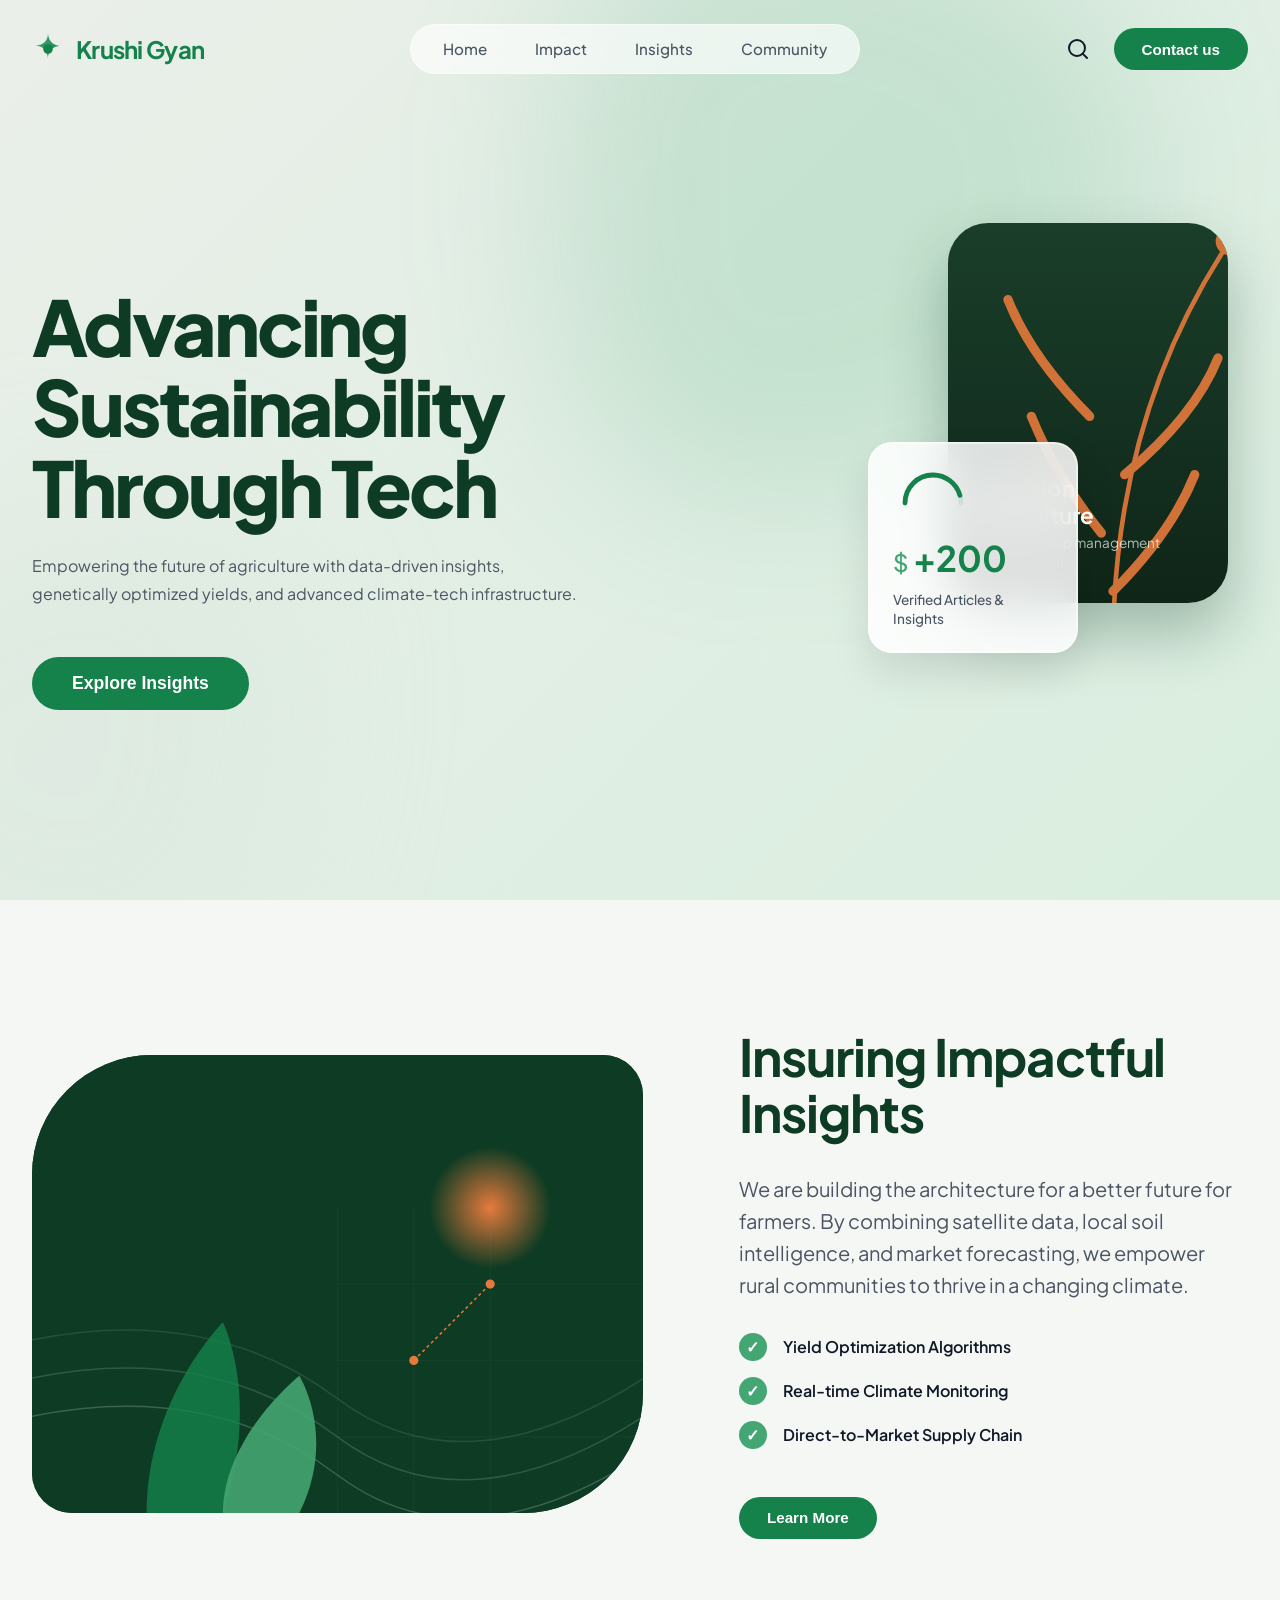
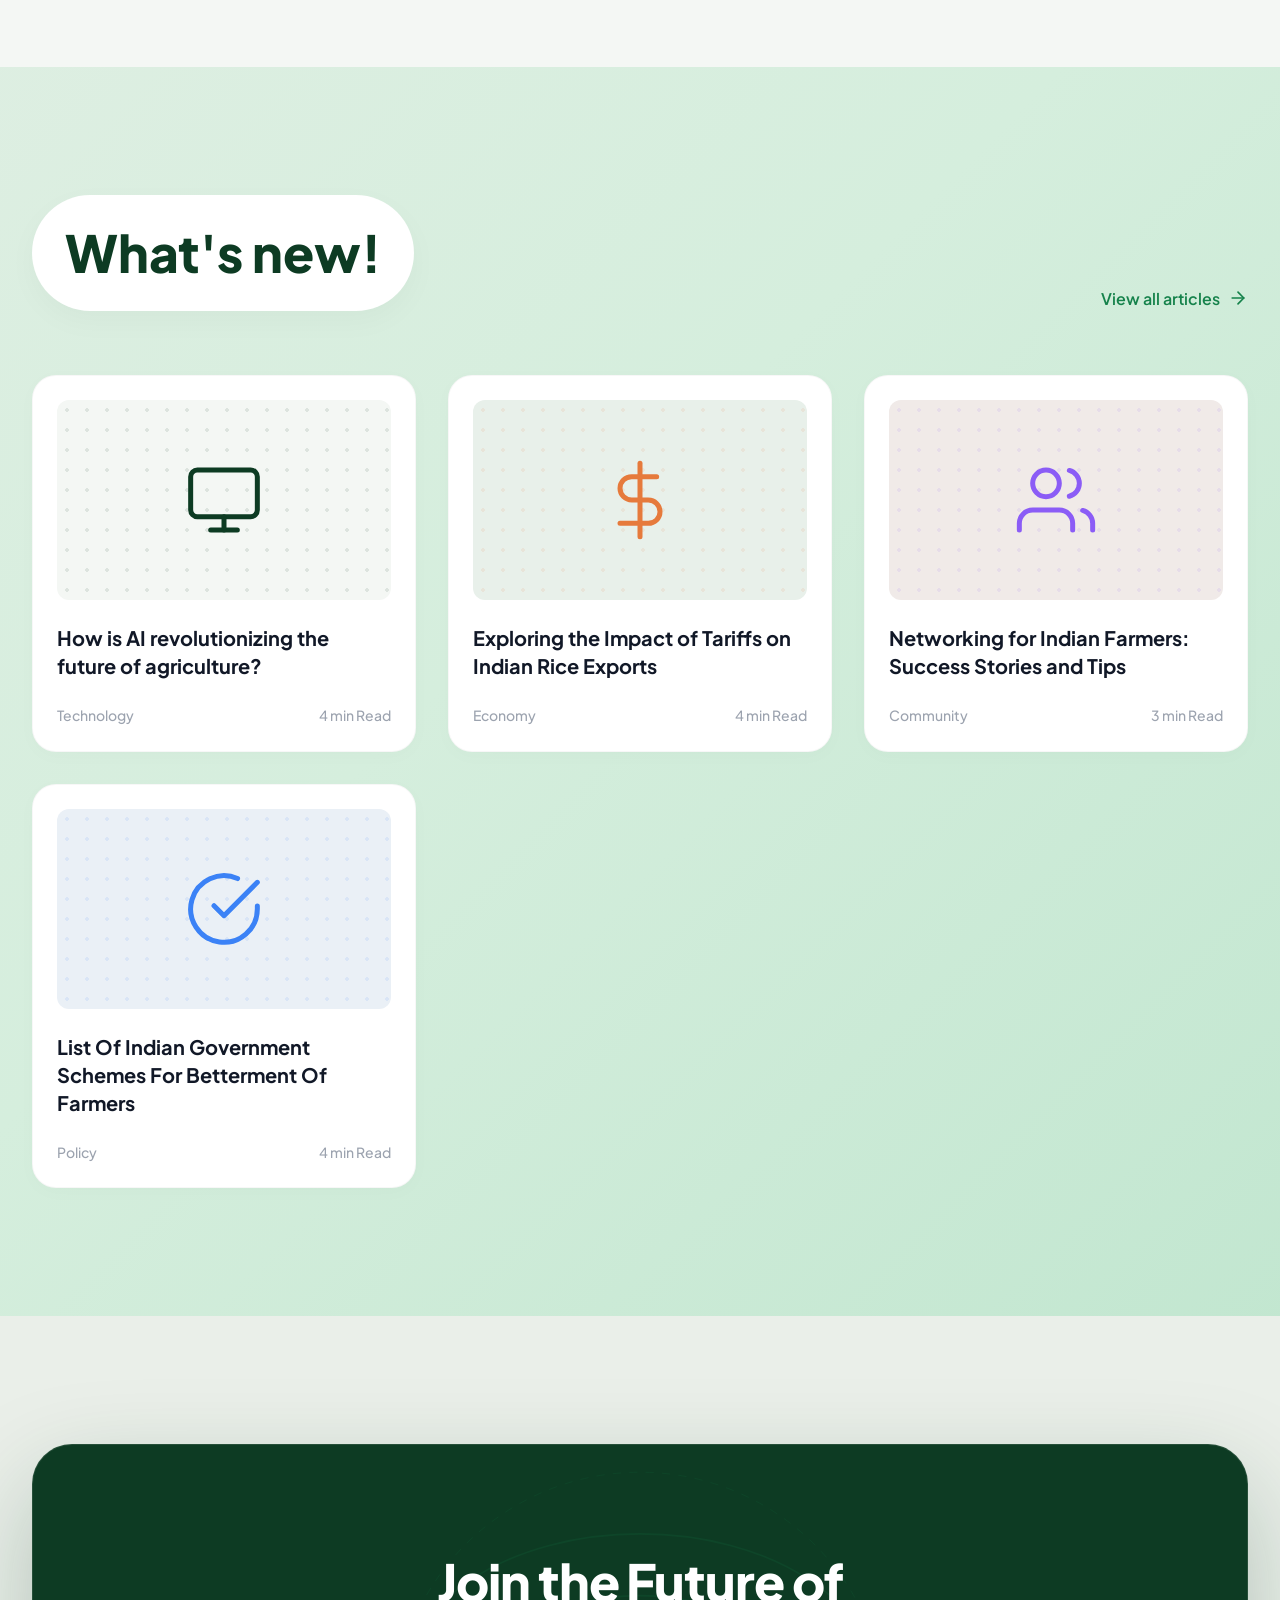
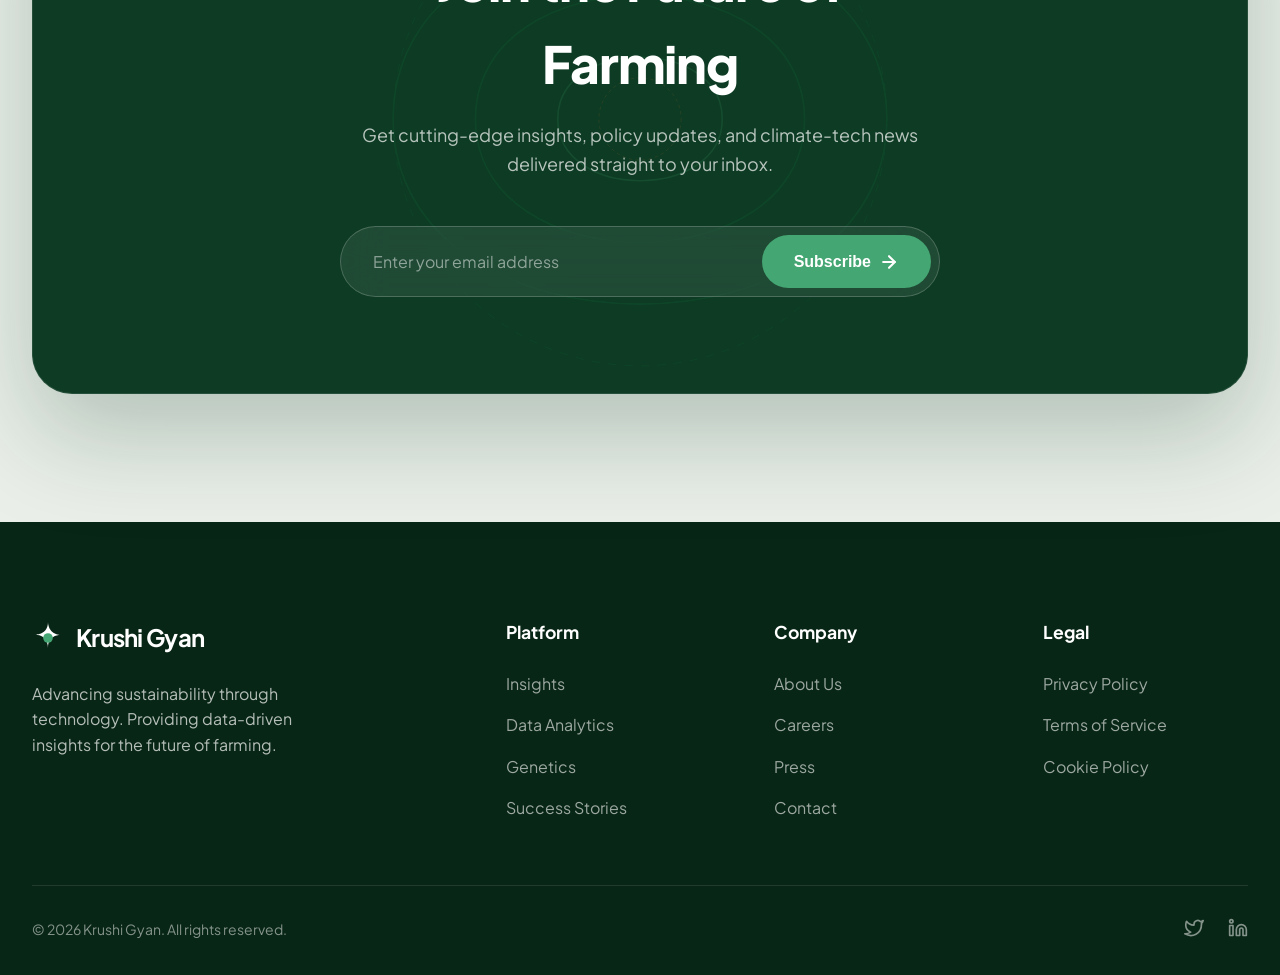
==== index.html.html @ 4391e078 "Add files via upload" ====
<!DOCTYPE html>
<html lang="en">
<head>
    <meta charset="UTF-8">
    <meta name="viewport" content="width=device-width, initial-scale=1.0">
    <title>Krushi Gyan | Advancing Sustainability</title>
    <link rel="preconnect" href="https://fonts.googleapis.com">
    <link rel="preconnect" href="https://fonts.gstatic.com" crossorigin>
    <link href="https://fonts.googleapis.com/css2?family=Plus+Jakarta+Sans:wght@400;500;600;700;800&display=swap" rel="stylesheet">
    <style>
        /* =========================================
           1. DESIGN SYSTEM & VARIABLES
           ========================================= */
        :root {
            --bg-base: #EAEFE9;
            --bg-alt: #F4F7F4;
            --surface-glass: rgba(255, 255, 255, 0.65);
            --surface-glass-hover: rgba(255, 255, 255, 0.85);
            --surface-solid: #FFFFFF;
            
            --brand-green-deep: #0D3B23;
            --brand-green: #15824B;
            --brand-green-light: #44A672;
            --accent-orange: #E67A3C;
            --accent-glow: rgba(21, 130, 75, 0.15);
            
            --text-primary: #111827;
            --text-secondary: #4B5563;
            --text-tertiary: #9CA3AF;

            --border-glass: rgba(255, 255, 255, 0.5);
            
            --font-main: 'Plus Jakarta Sans', sans-serif;
            
            --container-w: 1400px;
            --section-padding: clamp(5rem, 10vw, 10rem);
            --radius-sm: 12px;
            --radius-md: 24px;
            --radius-lg: 40px;
            --radius-pill: 100px;
            
            --ease-out-expo: cubic-bezier(0.16, 1, 0.3, 1);
            --transition-fast: 0.3s var(--ease-out-expo);
            --transition-slow: 0.8s var(--ease-out-expo);
        }

        /* =========================================
           2. RESET & GLOBAL STYLES
           ========================================= */
        * {
            margin: 0;
            padding: 0;
            box-sizing: border-box;
        }

        body {
            font-family: var(--font-main);
            background-color: var(--bg-base);
            color: var(--text-primary);
            line-height: 1.6;
            overflow-x: hidden;
            -webkit-font-smoothing: antialiased;
            -moz-osx-font-smoothing: grayscale;
            background: linear-gradient(135deg, #EAEFE9 0%, #d5eedd 50%, #b2e0c5 100%);
        }

        ::selection {
            background: var(--brand-green);
            color: white;
        }

        a {
            text-decoration: none;
            color: inherit;
        }

        ul {
            list-style: none;
        }

        .container {
            max-width: var(--container-w);
            margin: 0 auto;
            padding: 0 2rem;
        }

        .reveal {
            opacity: 0;
            transform: translateY(40px);
            transition: opacity 1s var(--ease-out-expo), transform 1s var(--ease-out-expo);
        }
        
        .reveal.active {
            opacity: 1;
            transform: translateY(0);
        }
        
        .delay-1 { transition-delay: 0.1s; }
        .delay-2 { transition-delay: 0.2s; }
        .delay-3 { transition-delay: 0.3s; }

        /* =========================================
           3. NAVIGATION
           ========================================= */
        header {
            position: fixed;
            top: 0;
            left: 0;
            width: 100%;
            z-index: 100;
            padding: 1.5rem 0;
            transition: var(--transition-fast);
        }

        header.scrolled {
            padding: 0.75rem 0;
            background: rgba(234, 239, 233, 0.8);
            backdrop-filter: blur(12px);
            border-bottom: 1px solid rgba(255,255,255,0.3);
        }

        .nav-inner {
            display: flex;
            justify-content: space-between;
            align-items: center;
        }

        .logo {
            display: flex;
            align-items: center;
            gap: 0.75rem;
            font-size: 1.5rem;
            font-weight: 700;
            color: var(--brand-green);
            letter-spacing: -0.03em;
        }

        .logo svg {
            width: 32px;
            height: 32px;
        }

        .nav-links {
            display: flex;
            gap: 3rem;
            align-items: center;
            background: var(--surface-glass);
            padding: 0.75rem 2rem;
            border-radius: var(--radius-pill);
            border: 1px solid var(--border-glass);
            backdrop-filter: blur(10px);
        }

        .nav-links a {
            font-weight: 500;
            font-size: 0.95rem;
            color: var(--text-secondary);
            transition: var(--transition-fast);
        }

        .nav-links a:hover {
            color: var(--brand-green);
        }

        .nav-actions {
            display: flex;
            gap: 1.5rem;
            align-items: center;
        }

        .btn-primary {
            background: var(--brand-green);
            color: white;
            padding: 0.8rem 1.75rem;
            border-radius: var(--radius-pill);
            font-weight: 600;
            font-size: 0.95rem;
            transition: var(--transition-fast);
            border: none;
            cursor: pointer;
            position: relative;
            overflow: hidden;
        }

        .btn-primary::before {
            content: '';
            position: absolute;
            top: 0;
            left: -100%;
            width: 100%;
            height: 100%;
            background: linear-gradient(90deg, transparent, rgba(255,255,255,0.2), transparent);
            transition: 0.5s ease;
        }

        .btn-primary:hover::before {
            left: 100%;
        }

        .btn-primary:hover {
            background: var(--brand-green-deep);
            box-shadow: 0 8px 24px rgba(21, 130, 75, 0.3);
            transform: translateY(-2px);
        }

        .icon-btn {
            background: none;
            border: none;
            cursor: pointer;
            color: var(--text-primary);
            transition: var(--transition-fast);
            display: flex;
            align-items: center;
            justify-content: center;
        }
        
        .icon-btn:hover {
            color: var(--brand-green);
            transform: scale(1.1);
        }

        /* =========================================
           4. HERO SECTION
           ========================================= */
        .hero {
            position: relative;
            min-height: 100vh;
            display: flex;
            align-items: center;
            padding-top: 6rem;
            overflow: hidden;
        }

        .hero-bg-shapes {
            position: absolute;
            top: 0;
            left: 0;
            width: 100%;
            height: 100%;
            z-index: -1;
            pointer-events: none;
        }

        .shape-blob {
            position: absolute;
            filter: blur(80px);
            opacity: 0.6;
            animation: floatShape 20s infinite alternate cubic-bezier(0.45, 0.05, 0.55, 0.95);
        }

        .blob-1 {
            width: 600px;
            height: 600px;
            background: rgba(68, 166, 114, 0.3);
            top: -100px;
            right: 10%;
            border-radius: 40% 60% 70% 30% / 40% 50% 60% 50%;
        }

        .blob-2 {
            width: 500px;
            height: 500px;
            background: rgba(212, 228, 216, 0.5);
            bottom: -100px;
            left: -200px;
            border-radius: 60% 40% 30% 70% / 60% 30% 70% 40%;
            animation-delay: -5s;
        }

        .hero-grid {
            display: grid;
            grid-template-columns: 1.1fr 0.9fr;
            gap: 2rem;
            align-items: center;
            width: 100%;
        }

        .hero-content {
            position: relative;
            z-index: 2;
        }

        .hero-title {
            font-size: clamp(3.5rem, 6vw, 6rem);
            font-weight: 800;
            line-height: 1.05;
            letter-spacing: -0.04em;
            color: var(--brand-green-deep);
            margin-bottom: 1.5rem;
        }

        .text-gradient {
            color: var(--brand-green-deep);
            display: inline-block;
        }

        .hero-subtitle {
            font-size: clamp(1rem, 1.2vw, 1.125rem);
            color: var(--text-secondary);
            margin-bottom: 3rem;
            max-width: 85%;
            line-height: 1.8;
        }

        .hero-visual {
            position: relative;
            height: 650px;
            perspective: 1000px;
            display: flex;
            align-items: flex-start;
            justify-content: flex-end;
            padding-top: 50px;
            padding-right: 20px;
        }

        /* Group containing the overlapping cards */
        .composite-card-group {
            position: relative;
            width: 320px;
            height: 440px;
            animation: floatSlow 8s ease-in-out infinite;
        }

        /* Background Dark Green Card */
        .card-main {
            position: absolute;
            top: 0;
            right: 0;
            width: 280px;
            height: 380px;
            border-radius: var(--radius-lg);
            background: linear-gradient(180deg, #1A3E2A 0%, #0F2518 100%);
            color: white;
            padding: 2rem 1.5rem;
            overflow: hidden;
            display: flex;
            flex-direction: column;
            justify-content: flex-end;
            box-shadow: 0 30px 60px rgba(13, 59, 35, 0.3);
            z-index: 1; /* Keep behind */
        }

        .wheat-container {
            position: absolute;
            top: -40px;
            right: -60px;
            width: 350px;
            height: 450px;
            opacity: 0.9;
        }

        .wheat-path {
            stroke-dasharray: 1000;
            stroke-dashoffset: 1000;
            animation: drawStroke 4s cubic-bezier(0.22, 1, 0.36, 1) forwards;
        }

        .card-main h3 {
            font-size: 1.4rem;
            font-weight: 700;
            z-index: 2;
            margin-bottom: 0.25rem;
            line-height: 1.2;
        }
        
        .card-main p {
            color: rgba(255,255,255,0.7);
            font-size: 0.85rem;
            z-index: 2;
            max-width: 85%;
            line-height: 1.4;
        }

        /* Foreground Frosted Glass Card */
        .card-stat-1 {
            position: absolute;
            bottom: 10px;
            left: -40px; /* Pull it out to the left side */
            width: 210px;
            padding: 1.5rem;
            background: rgba(255, 255, 255, 0.85);
            backdrop-filter: blur(20px);
            -webkit-backdrop-filter: blur(20px);
            border: 1px solid rgba(255, 255, 255, 0.6);
            border-radius: var(--radius-md);
            box-shadow: 0 20px 40px rgba(0,0,0,0.1), 0 0 0 1px inset rgba(255,255,255,0.5);
            z-index: 2; /* In front of the dark card */
        }

        .stat-value {
            font-size: 2.2rem;
            font-weight: 700;
            color: var(--brand-green);
            display: flex;
            align-items: baseline;
            gap: 0.25rem;
            margin-top: 0.5rem;
        }
        
        .stat-value span {
            font-size: 1.5rem;
            font-weight: 500;
            color: var(--brand-green-light);
        }

        .stat-label {
            font-size: 0.85rem;
            color: var(--text-secondary);
            font-weight: 500;
            margin-top: 0.25rem;
            line-height: 1.4;
        }

        .gauge-svg {
            width: 80px;
            height: 40px;
            margin-bottom: 0.5rem;
            overflow: visible;
        }
        
        .gauge-bg {
            fill: none;
            stroke: rgba(21, 130, 75, 0.1);
            stroke-width: 6;
            stroke-linecap: round;
        }

        .gauge-progress {
            fill: none;
            stroke: var(--brand-green);
            stroke-width: 6;
            stroke-linecap: round;
            stroke-dasharray: 120;
            stroke-dashoffset: 120;
            animation: fillGauge 2s 1s cubic-bezier(0.16, 1, 0.3, 1) forwards;
        }

        /* =========================================
           5. IMPACT STATEMENT SECTION
           ========================================= */
        .impact-section {
            padding: var(--section-padding) 0;
            background: var(--bg-alt);
            position: relative;
        }

        .impact-container {
            display: grid;
            grid-template-columns: 1.2fr 1fr;
            gap: 6rem;
            align-items: center;
        }

        .impact-visual {
            position: relative;
            border-radius: 120px 40px 120px 40px;
            overflow: hidden;
            background: var(--brand-green-deep);
            aspect-ratio: 4/3;
            display: flex;
            align-items: center;
            justify-content: center;
        }

        .farmer-illustration {
            width: 100%;
            height: 100%;
        }

        .impact-content h2 {
            font-size: clamp(2.5rem, 4vw, 4rem);
            font-weight: 700;
            line-height: 1.1;
            color: var(--brand-green-deep);
            margin-bottom: 2rem;
            letter-spacing: -0.02em;
        }

        /* =========================================
           6. INSIGHTS SECTION
           ========================================= */
        .insights-section {
            padding: var(--section-padding) 0;
            position: relative;
        }

        .section-header {
            display: flex;
            justify-content: space-between;
            align-items: flex-end;
            margin-bottom: 4rem;
        }

        .section-title {
            font-size: clamp(2.5rem, 4vw, 3.5rem);
            font-weight: 800;
            color: var(--brand-green-deep);
            background: var(--surface-solid);
            padding: 1rem 2rem;
            border-radius: var(--radius-pill);
            display: inline-block;
            box-shadow: 0 10px 30px rgba(0,0,0,0.03);
            border: 1px solid var(--border-glass);
        }

        .grid-cards {
            display: grid;
            grid-template-columns: repeat(auto-fit, minmax(300px, 1fr));
            gap: 2rem;
        }

        .article-card {
            background: var(--surface-solid);
            border-radius: var(--radius-md);
            padding: 1.5rem;
            box-shadow: 0 4px 20px rgba(0,0,0,0.02);
            transition: var(--transition-fast);
            border: 1px solid rgba(0,0,0,0.03);
            cursor: pointer;
            display: flex;
            flex-direction: column;
            gap: 1.5rem;
        }

        .article-card:hover {
            transform: translateY(-10px);
            box-shadow: 0 20px 40px rgba(21, 130, 75, 0.08);
            border-color: rgba(21, 130, 75, 0.2);
        }

        .card-svg-wrap {
            width: 100%;
            height: 200px;
            border-radius: var(--radius-sm);
            background: var(--bg-alt);
            overflow: hidden;
            position: relative;
            display: flex;
            align-items: center;
            justify-content: center;
        }

        .pattern-bg {
            position: absolute;
            inset: 0;
            opacity: 0.1;
            background-image: radial-gradient(var(--brand-green-deep) 2px, transparent 2px);
            background-size: 20px 20px;
            transition: var(--transition-slow);
        }

        .article-card:hover .pattern-bg {
            transform: scale(1.1);
            opacity: 0.2;
        }

        .card-title {
            font-size: 1.25rem;
            font-weight: 700;
            color: var(--text-primary);
            line-height: 1.4;
        }

        .card-meta {
            margin-top: auto;
            display: flex;
            justify-content: space-between;
            align-items: center;
            font-size: 0.875rem;
            color: var(--text-tertiary);
            font-weight: 500;
        }

        /* =========================================
           7. CTA SECTION
           ========================================= */
        .cta-section {
            padding: var(--section-padding) 0;
            position: relative;
            background: var(--bg-base);
        }

        .premium-cta-box {
            position: relative;
            border-radius: var(--radius-lg);
            background: var(--brand-green-deep);
            padding: 6rem 3rem;
            overflow: hidden;
            display: flex;
            flex-direction: column;
            align-items: center;
            text-align: center;
            box-shadow: 0 40px 100px rgba(13, 59, 35, 0.25);
            border: 1px solid rgba(255, 255, 255, 0.1);
        }

        .cta-bg-svg {
            position: absolute;
            top: 50%;
            left: 50%;
            width: 150%;
            height: 150%;
            transform: translate(-50%, -50%);
            z-index: 0;
            opacity: 0.15;
            animation: slowSpin 60s linear infinite;
            pointer-events: none;
        }

        .cta-content-wrapper {
            position: relative;
            z-index: 2;
            max-width: 600px;
            width: 100%;
        }

        .cta-title {
            font-size: clamp(2.5rem, 4vw, 3.5rem);
            font-weight: 800;
            color: #FFFFFF;
            margin-bottom: 1rem;
            letter-spacing: -0.02em;
        }

        .cta-desc {
            font-size: 1.125rem;
            color: rgba(255, 255, 255, 0.7);
            margin-bottom: 3rem;
        }

        .elegant-form {
            position: relative;
            width: 100%;
            display: flex;
            background: rgba(255, 255, 255, 0.08);
            border: 1px solid rgba(255, 255, 255, 0.2);
            border-radius: var(--radius-pill);
            padding: 0.5rem;
            backdrop-filter: blur(20px);
            -webkit-backdrop-filter: blur(20px);
            transition: all 0.4s var(--ease-out-expo);
        }

        .elegant-form:focus-within {
            background: rgba(255, 255, 255, 0.12);
            border-color: var(--brand-green-light);
            box-shadow: 0 0 0 4px rgba(68, 166, 114, 0.2);
        }

        .elegant-form input {
            flex: 1;
            background: transparent;
            border: none;
            padding: 1rem 1.5rem;
            color: #FFFFFF;
            font-family: var(--font-main);
            font-size: 1rem;
            outline: none;
        }

        .elegant-form input::placeholder {
            color: rgba(255, 255, 255, 0.5);
        }

        .elegant-form button {
            background: var(--brand-green-light);
            border: none;
            border-radius: var(--radius-pill);
            padding: 0 2rem;
            color: #FFFFFF;
            font-weight: 600;
            font-size: 1rem;
            cursor: pointer;
            transition: all 0.3s ease;
            display: flex;
            align-items: center;
            justify-content: center;
            gap: 0.5rem;
        }

        .elegant-form button:hover {
            background: #FFFFFF;
            color: var(--brand-green-deep);
            transform: scale(0.98);
        }

        .elegant-form button svg {
            transition: transform 0.3s ease;
        }

        .elegant-form button:hover svg {
            transform: translateX(4px);
        }

        /* =========================================
           8. FOOTER
           ========================================= */
        footer {
            background: #082616;
            color: white;
            padding: 6rem 0 2rem;
        }

        .footer-grid {
            display: grid;
            grid-template-columns: 2fr 1fr 1fr 1fr;
            gap: 4rem;
            margin-bottom: 4rem;
        }

        .footer-brand p {
            color: rgba(255,255,255,0.7);
            margin-top: 1.5rem;
            max-width: 300px;
        }

        .footer-links h4 {
            font-size: 1.1rem;
            margin-bottom: 1.5rem;
        }

        .footer-links ul {
            display: flex;
            flex-direction: column;
            gap: 1rem;
        }

        .footer-links a {
            color: rgba(255,255,255,0.6);
            transition: var(--transition-fast);
        }

        .footer-links a:hover {
            color: white;
            padding-left: 4px;
        }

        .footer-bottom {
            border-top: 1px solid rgba(255,255,255,0.1);
            padding-top: 2rem;
            display: flex;
            justify-content: space-between;
            color: rgba(255,255,255,0.5);
            font-size: 0.875rem;
        }

        /* =========================================
           9. KEYFRAME ANIMATIONS
           ========================================= */
        @keyframes floatSlow {
            0%, 100% { transform: translateY(0); }
            50% { transform: translateY(-15px); }
        }

        @keyframes floatShape {
            0% { transform: translate(0, 0) scale(1); }
            100% { transform: translate(50px, 50px) scale(1.1); }
        }

        @keyframes drawStroke {
            to { stroke-dashoffset: 0; }
        }

        @keyframes fillGauge {
            to { stroke-dashoffset: 20; }
        }
        
        @keyframes pulseGlow {
            0%, 100% { filter: drop-shadow(0 0 10px rgba(230, 122, 60, 0.4)); opacity: 0.8; }
            50% { filter: drop-shadow(0 0 20px rgba(230, 122, 60, 1)); opacity: 1; }
        }

        @keyframes slowSpin {
            from { transform: translate(-50%, -50%) rotate(0deg); }
            to { transform: translate(-50%, -50%) rotate(360deg); }
        }

        /* Responsive Design */
        @media (max-width: 1024px) {
            .hero-grid, .impact-container {
                grid-template-columns: 1fr;
            }
            .hero { padding-top: 8rem; }
            .hero-visual { 
                height: 500px; 
                margin-top: 3rem; 
                justify-content: center;
                padding-right: 0;
            }
            .footer-grid { grid-template-columns: 1fr 1fr; }
        }

        @media (max-width: 768px) {
            .nav-links { display: none; }
            .hero-title { font-size: 3rem; }
            .section-title { font-size: 2rem; padding: 0.75rem 1.5rem; }
            .composite-card-group { transform: scale(0.85); transform-origin: top center; }
            .footer-grid { grid-template-columns: 1fr; }
            .premium-cta-box { padding: 4rem 1.5rem; }
            .elegant-form { flex-direction: column; padding: 1rem; border-radius: var(--radius-md); gap: 1rem; }
            .elegant-form button { padding: 1rem; border-radius: var(--radius-sm); }
        }
    </style>
</head>
<body>

    <header id="header">
        <div class="container nav-inner">
            <a href="#" class="logo">
                <svg viewBox="0 0 40 40" fill="none" xmlns="http://www.w3.org/2000/svg">
                    <path d="M20 0C20 0 20 16 36 16C36 16 20 16 20 32C20 32 20 16 4 16C4 16 20 16 20 0Z" fill="url(#paint0_linear)"/>
                    <circle cx="20" cy="20" r="6" fill="#15824B"/>
                    <defs>
                        <linearGradient id="paint0_linear" x1="4" y1="4" x2="36" y2="36" gradientUnits="userSpaceOnUse">
                            <stop stop-color="#44A672"/>
                            <stop offset="1" stop-color="#15824B"/>
                        </linearGradient>
                    </defs>
                </svg>
                Krushi Gyan
            </a>

            <nav class="nav-links">
                <a href="#home">Home</a>
                <a href="#impact">Impact</a>
                <a href="#insights">Insights</a>
                <a href="#community">Community</a>
            </nav>

            <div class="nav-actions">
                <button class="icon-btn" aria-label="Search">
                    <svg width="24" height="24" viewBox="0 0 24 24" fill="none" stroke="currentColor" stroke-width="2" stroke-linecap="round" stroke-linejoin="round"><circle cx="11" cy="11" r="8"></circle><line x1="21" y1="21" x2="16.65" y2="16.65"></line></svg>
                </button>
                <button class="btn-primary">Contact us</button>
            </div>
        </div>
    </header>

    <section class="hero" id="home">
        <div class="hero-bg-shapes">
            <div class="shape-blob blob-1"></div>
            <div class="shape-blob blob-2"></div>
        </div>
        
        <div class="container hero-grid">
            <div class="hero-content reveal">
                <h1 class="hero-title">
                    Advancing <br>
                    <span class="text-gradient">Sustainability</span><br>
                    Through Tech
                </h1>
                <p class="hero-subtitle delay-1 reveal">
                    Empowering the future of agriculture with data-driven insights, genetically optimized yields, and advanced climate-tech infrastructure.
                </p>
                <div class="reveal delay-2">
                    <button class="btn-primary" style="padding: 1rem 2.5rem; font-size: 1.1rem;">Explore Insights</button>
                </div>
            </div>

            <div class="hero-visual reveal delay-3">
                <div class="composite-card-group">
                    
                    <div class="card-main">
                        <div class="wheat-container">
                            <svg viewBox="0 0 300 400" fill="none" xmlns="http://www.w3.org/2000/svg">
                                <path class="wheat-path" d="M150 400 Q150 200 250 50" stroke="#E67A3C" stroke-width="4" stroke-linecap="round"/>
                                <path class="wheat-path" d="M150 350 Q200 300 220 250" stroke="#E67A3C" stroke-width="8" stroke-linecap="round" style="animation-delay: 0.5s;"/>
                                <path class="wheat-path" d="M140 300 Q100 250 80 200" stroke="#E67A3C" stroke-width="8" stroke-linecap="round" style="animation-delay: 0.7s;"/>
                                <path class="wheat-path" d="M160 250 Q220 200 240 150" stroke="#E67A3C" stroke-width="8" stroke-linecap="round" style="animation-delay: 0.9s;"/>
                                <path class="wheat-path" d="M130 200 Q80 150 60 100" stroke="#E67A3C" stroke-width="8" stroke-linecap="round" style="animation-delay: 1.1s;"/>
                                <circle cx="250" cy="50" r="12" fill="#E67A3C" style="animation: pulseGlow 3s infinite;"/>
                            </svg>
                        </div>
                        
                        <h3>Precision<br>Agriculture</h3>
                        <p>Optimized crop management powered by AI.</p>
                    </div>

                    <div class="card-stat-1">
                        <svg class="gauge-svg" viewBox="0 0 100 50">
                            <path class="gauge-bg" d="M 15 45 A 35 35 0 0 1 85 45" />
                            <path class="gauge-progress" d="M 15 45 A 35 35 0 0 1 85 45" />
                        </svg>
                        <div class="stat-value">
                            <span>$</span> +200
                        </div>
                        <div class="stat-label">Verified Articles &<br>Insights</div>
                    </div>
                    
                </div>
            </div>
        </div>
    </section>

    <section class="impact-section" id="impact">
        <div class="container impact-container">
            <div class="impact-visual reveal">
                <svg class="farmer-illustration" viewBox="0 0 800 600" fill="none" xmlns="http://www.w3.org/2000/svg">
                    <rect width="800" height="600" fill="#0D3B23"/>
                    <circle cx="600" cy="200" r="80" fill="url(#sun_grad)" style="animation: pulseGlow 4s infinite alternate;"/>
                    <path class="wheat-path" d="M-100 400 Q 200 300 400 450 T 900 350" stroke="rgba(255,255,255,0.1)" stroke-width="2" fill="none"/>
                    <path class="wheat-path" d="M-100 450 Q 200 350 400 500 T 900 400" stroke="rgba(255,255,255,0.15)" stroke-width="2" fill="none" style="animation-delay: 0.5s"/>
                    <path class="wheat-path" d="M-100 500 Q 200 400 400 550 T 900 450" stroke="rgba(255,255,255,0.2)" stroke-width="2" fill="none" style="animation-delay: 1s"/>
                    <path d="M 150 600 C 150 450 250 350 250 350 C 250 350 300 450 250 600 Z" fill="#15824B" opacity="0.8"/>
                    <path d="M 250 600 C 250 500 350 420 350 420 C 350 420 400 500 350 600 Z" fill="#44A672" opacity="0.9"/>
                    <path d="M 400 200 L 400 600 M 500 200 L 500 600 M 600 200 L 600 600" stroke="rgba(255,255,255,0.05)" stroke-width="1"/>
                    <path d="M 400 300 L 800 300 M 400 400 L 800 400 M 400 500 L 800 500" stroke="rgba(255,255,255,0.05)" stroke-width="1"/>
                    <circle cx="500" cy="400" r="6" fill="#E67A3C"/>
                    <circle cx="600" cy="300" r="6" fill="#E67A3C"/>
                    <line x1="500" y1="400" x2="600" y2="300" stroke="#E67A3C" stroke-width="2" stroke-dasharray="4"/>
                    <defs>
                        <radialGradient id="sun_grad" cx="0.5" cy="0.5" r="0.5" fx="0.5" fy="0.5">
                            <stop offset="0%" stop-color="#E67A3C" stop-opacity="1"/>
                            <stop offset="100%" stop-color="#E67A3C" stop-opacity="0"/>
                        </radialGradient>
                    </defs>
                </svg>
            </div>
            <div class="impact-content reveal delay-1">
                <h2>Insuring Impactful Insights</h2>
                <p style="font-size: 1.25rem; color: var(--text-secondary); margin-bottom: 2rem;">
                    We are building the architecture for a better future for farmers. By combining satellite data, local soil intelligence, and market forecasting, we empower rural communities to thrive in a changing climate.
                </p>
                <ul style="display: flex; flex-direction: column; gap: 1rem; margin-bottom: 3rem;">
                    <li style="display: flex; align-items: center; gap: 1rem; font-weight: 600;">
                        <span style="background: var(--brand-green-light); color: white; border-radius: 50%; width: 28px; height: 28px; display: flex; align-items: center; justify-content: center;">✓</span>
                        Yield Optimization Algorithms
                    </li>
                    <li style="display: flex; align-items: center; gap: 1rem; font-weight: 600;">
                        <span style="background: var(--brand-green-light); color: white; border-radius: 50%; width: 28px; height: 28px; display: flex; align-items: center; justify-content: center;">✓</span>
                        Real-time Climate Monitoring
                    </li>
                    <li style="display: flex; align-items: center; gap: 1rem; font-weight: 600;">
                        <span style="background: var(--brand-green-light); color: white; border-radius: 50%; width: 28px; height: 28px; display: flex; align-items: center; justify-content: center;">✓</span>
                        Direct-to-Market Supply Chain
                    </li>
                </ul>
                <button class="btn-primary">Learn More</button>
            </div>
        </div>
    </section>

    <section class="insights-section" id="insights">
        <div class="container">
            <div class="section-header reveal">
                <h2 class="section-title">What's new!</h2>
                <a href="#" style="font-weight: 600; color: var(--brand-green); display: flex; align-items: center; gap: 0.5rem;">
                    View all articles
                    <svg width="20" height="20" viewBox="0 0 24 24" fill="none" stroke="currentColor" stroke-width="2" stroke-linecap="round" stroke-linejoin="round"><line x1="5" y1="12" x2="19" y2="12"></line><polyline points="12 5 19 12 12 19"></polyline></svg>
                </a>
            </div>

            <div class="grid-cards">
                <article class="article-card reveal delay-1">
                    <div class="card-svg-wrap">
                        <div class="pattern-bg"></div>
                        <svg width="80" height="80" viewBox="0 0 24 24" fill="none" stroke="var(--brand-green-deep)" stroke-width="1.5" stroke-linecap="round" stroke-linejoin="round">
                            <rect x="2" y="3" width="20" height="14" rx="2" ry="2"></rect><line x1="8" y1="21" x2="16" y2="21"></line><line x1="12" y1="17" x2="12" y2="21"></line>
                        </svg>
                    </div>
                    <h3 class="card-title">How is AI revolutionizing the future of agriculture?</h3>
                    <div class="card-meta">
                        <span>Technology</span>
                        <span>4 min Read</span>
                    </div>
                </article>

                <article class="article-card reveal delay-2">
                    <div class="card-svg-wrap" style="background: #E8F0EA;">
                        <div class="pattern-bg" style="background-image: radial-gradient(var(--accent-orange) 2px, transparent 2px);"></div>
                        <svg width="80" height="80" viewBox="0 0 24 24" fill="none" stroke="var(--accent-orange)" stroke-width="1.5" stroke-linecap="round" stroke-linejoin="round">
                            <line x1="12" y1="1" x2="12" y2="23"></line><path d="M17 5H9.5a3.5 3.5 0 0 0 0 7h5a3.5 3.5 0 0 1 0 7H6"></path>
                        </svg>
                    </div>
                    <h3 class="card-title">Exploring the Impact of Tariffs on Indian Rice Exports</h3>
                    <div class="card-meta">
                        <span>Economy</span>
                        <span>4 min Read</span>
                    </div>
                </article>

                <article class="article-card reveal delay-3">
                    <div class="card-svg-wrap" style="background: #F0EAE8;">
                        <div class="pattern-bg" style="background-image: radial-gradient(#8B5CF6 2px, transparent 2px);"></div>
                        <svg width="80" height="80" viewBox="0 0 24 24" fill="none" stroke="#8B5CF6" stroke-width="1.5" stroke-linecap="round" stroke-linejoin="round">
                            <path d="M17 21v-2a4 4 0 0 0-4-4H5a4 4 0 0 0-4 4v2"></path><circle cx="9" cy="7" r="4"></circle><path d="M23 21v-2a4 4 0 0 0-3-3.87"></path><path d="M16 3.13a4 4 0 0 1 0 7.75"></path>
                        </svg>
                    </div>
                    <h3 class="card-title">Networking for Indian Farmers: Success Stories and Tips</h3>
                    <div class="card-meta">
                        <span>Community</span>
                        <span>3 min Read</span>
                    </div>
                </article>

                <article class="article-card reveal delay-1">
                    <div class="card-svg-wrap" style="background: #EAF0F6;">
                        <div class="pattern-bg" style="background-image: radial-gradient(#3B82F6 2px, transparent 2px);"></div>
                        <svg width="80" height="80" viewBox="0 0 24 24" fill="none" stroke="#3B82F6" stroke-width="1.5" stroke-linecap="round" stroke-linejoin="round">
                            <path d="M22 11.08V12a10 10 0 1 1-5.93-9.14"></path><polyline points="22 4 12 14.01 9 11.01"></polyline>
                        </svg>
                    </div>
                    <h3 class="card-title">List Of Indian Government Schemes For Betterment Of Farmers</h3>
                    <div class="card-meta">
                        <span>Policy</span>
                        <span>4 min Read</span>
                    </div>
                </article>
            </div>
        </div>
    </section>

    <section class="cta-section">
        <div class="container">
            <div class="premium-cta-box reveal">
                <svg class="cta-bg-svg" viewBox="0 0 1000 1000" fill="none" xmlns="http://www.w3.org/2000/svg">
                    <path d="M200 500 C 200 200, 800 200, 800 500 C 800 800, 200 800, 200 500 Z" stroke="#15824B" stroke-width="2"/>
                    <path d="M300 500 C 300 300, 700 300, 700 500 C 700 700, 300 700, 300 500 Z" stroke="#15824B" stroke-width="2"/>
                    <path d="M400 500 C 400 400, 600 400, 600 500 C 600 600, 400 600, 400 500 Z" stroke="#44A672" stroke-width="2"/>
                    <circle cx="500" cy="500" r="50" stroke="#E67A3C" stroke-width="1" stroke-dasharray="4 4"/>
                    <circle cx="500" cy="500" r="300" stroke="#15824B" stroke-width="1" stroke-dasharray="10 10"/>
                </svg>

                <div class="cta-content-wrapper">
                    <h2 class="cta-title">Join the Future of Farming</h2>
                    <p class="cta-desc">Get cutting-edge insights, policy updates, and climate-tech news delivered straight to your inbox.</p>
                    
                    <form class="elegant-form" onsubmit="event.preventDefault();">
                        <input type="email" placeholder="Enter your email address" required>
                        <button type="submit">
                            Subscribe
                            <svg width="20" height="20" viewBox="0 0 24 24" fill="none" stroke="currentColor" stroke-width="2.5" stroke-linecap="round" stroke-linejoin="round">
                                <line x1="5" y1="12" x2="19" y2="12"></line>
                                <polyline points="12 5 19 12 12 19"></polyline>
                            </svg>
                        </button>
                    </form>
                </div>
            </div>
        </div>
    </section>

    <footer>
        <div class="container">
            <div class="footer-grid">
                <div class="footer-brand">
                    <div class="logo" style="color: white;">
                        <svg viewBox="0 0 40 40" fill="none" xmlns="http://www.w3.org/2000/svg">
                            <path d="M20 0C20 0 20 16 36 16C36 16 20 16 20 32C20 32 20 16 4 16C4 16 20 16 20 0Z" fill="currentColor"/>
                            <circle cx="20" cy="20" r="6" fill="#44A672"/>
                        </svg>
                        Krushi Gyan
                    </div>
                    <p>Advancing sustainability through technology. Providing data-driven insights for the future of farming.</p>
                </div>
                <div class="footer-links">
                    <h4>Platform</h4>
                    <ul>
                        <li><a href="#">Insights</a></li>
                        <li><a href="#">Data Analytics</a></li>
                        <li><a href="#">Genetics</a></li>
                        <li><a href="#">Success Stories</a></li>
                    </ul>
                </div>
                <div class="footer-links">
                    <h4>Company</h4>
                    <ul>
                        <li><a href="#">About Us</a></li>
                        <li><a href="#">Careers</a></li>
                        <li><a href="#">Press</a></li>
                        <li><a href="#">Contact</a></li>
                    </ul>
                </div>
                <div class="footer-links">
                    <h4>Legal</h4>
                    <ul>
                        <li><a href="#">Privacy Policy</a></li>
                        <li><a href="#">Terms of Service</a></li>
                        <li><a href="#">Cookie Policy</a></li>
                    </ul>
                </div>
            </div>
            <div class="footer-bottom">
                <span>&copy; 2026 Krushi Gyan. All rights reserved.</span>
                <div style="display: flex; gap: 1.5rem;">
                    <a href="#" aria-label="Twitter"><svg width="20" height="20" viewBox="0 0 24 24" fill="none" stroke="currentColor" stroke-width="2" stroke-linecap="round" stroke-linejoin="round"><path d="M23 3a10.9 10.9 0 0 1-3.14 1.53 4.48 4.48 0 0 0-7.86 3v1A10.66 10.66 0 0 1 3 4s-4 9 5 13a11.64 11.64 0 0 1-7 2c9 5 20 0 20-11.5a4.5 4.5 0 0 0-.08-.83A7.72 7.72 0 0 0 23 3z"></path></svg></a>
                    <a href="#" aria-label="LinkedIn"><svg width="20" height="20" viewBox="0 0 24 24" fill="none" stroke="currentColor" stroke-width="2" stroke-linecap="round" stroke-linejoin="round"><path d="M16 8a6 6 0 0 1 6 6v7h-4v-7a2 2 0 0 0-2-2 2 2 0 0 0-2 2v7h-4v-7a6 6 0 0 1 6-6z"></path><rect x="2" y="9" width="4" height="12"></rect><circle cx="4" cy="4" r="2"></circle></svg></a>
                </div>
            </div>
        </div>
    </footer>

    <script>
        document.addEventListener('DOMContentLoaded', () => {
            const header = document.getElementById('header');
            window.addEventListener('scroll', () => {
                if (window.scrollY > 50) {
                    header.classList.add('scrolled');
                } else {
                    header.classList.remove('scrolled');
                }
            });

            const observerOptions = {
                root: null,
                rootMargin: '0px',
                threshold: 0.15
            };

            const observer = new IntersectionObserver((entries, observer) => {
                entries.forEach(entry => {
                    if (entry.isIntersecting) {
                        entry.target.classList.add('active');
                        
                        const svgs = entry.target.querySelectorAll('svg path, svg .bar');
                        if (svgs.length > 0) {
                            svgs.forEach(svg => {
                                svg.style.animationPlayState = 'running';
                            });
                        }
                        
                        observer.unobserve(entry.target);
                    }
                });
            }, observerOptions);

            document.querySelectorAll('.reveal').forEach(el => {
                observer.observe(el);
                
                const svgs = el.querySelectorAll('svg path:not(.cta-bg-svg path), svg .bar');
                svgs.forEach(svg => {
                    svg.style.animationPlayState = 'paused';
                });
            });
        });
    </script>
</body>
</html>
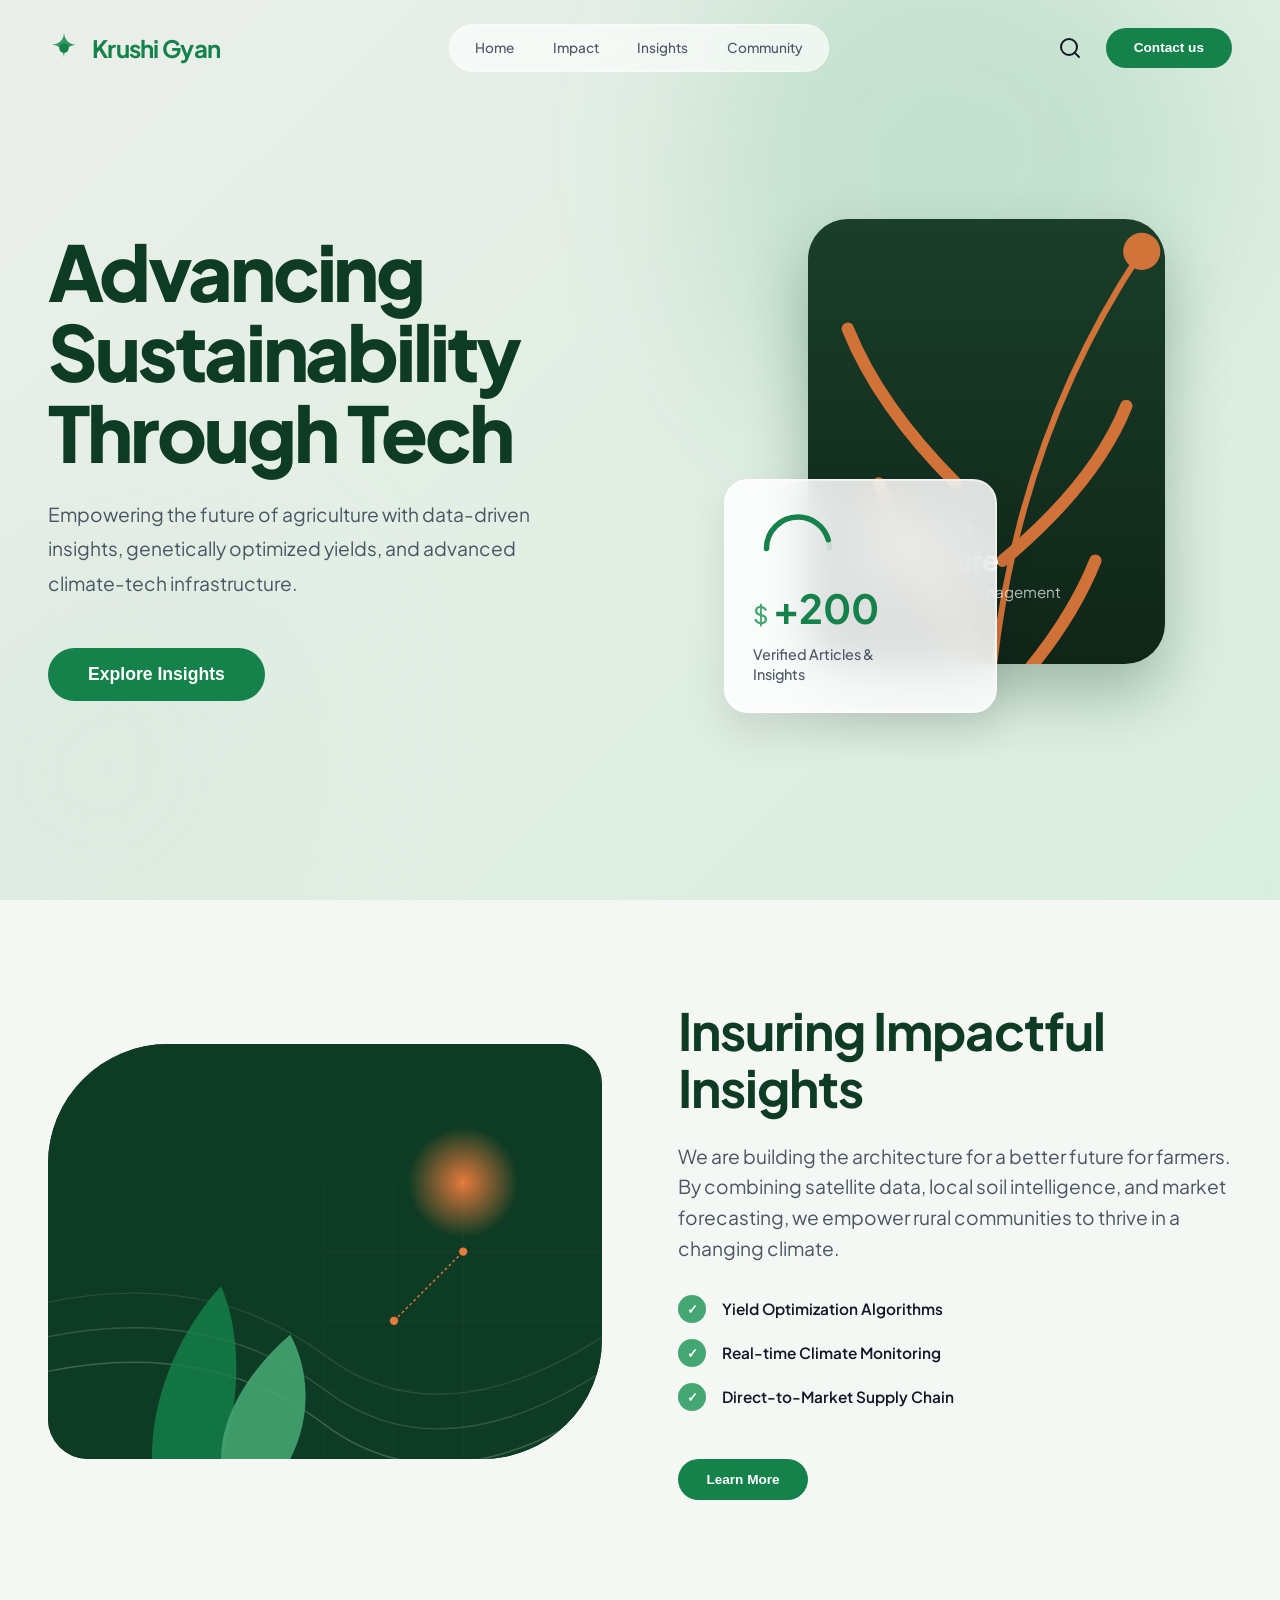
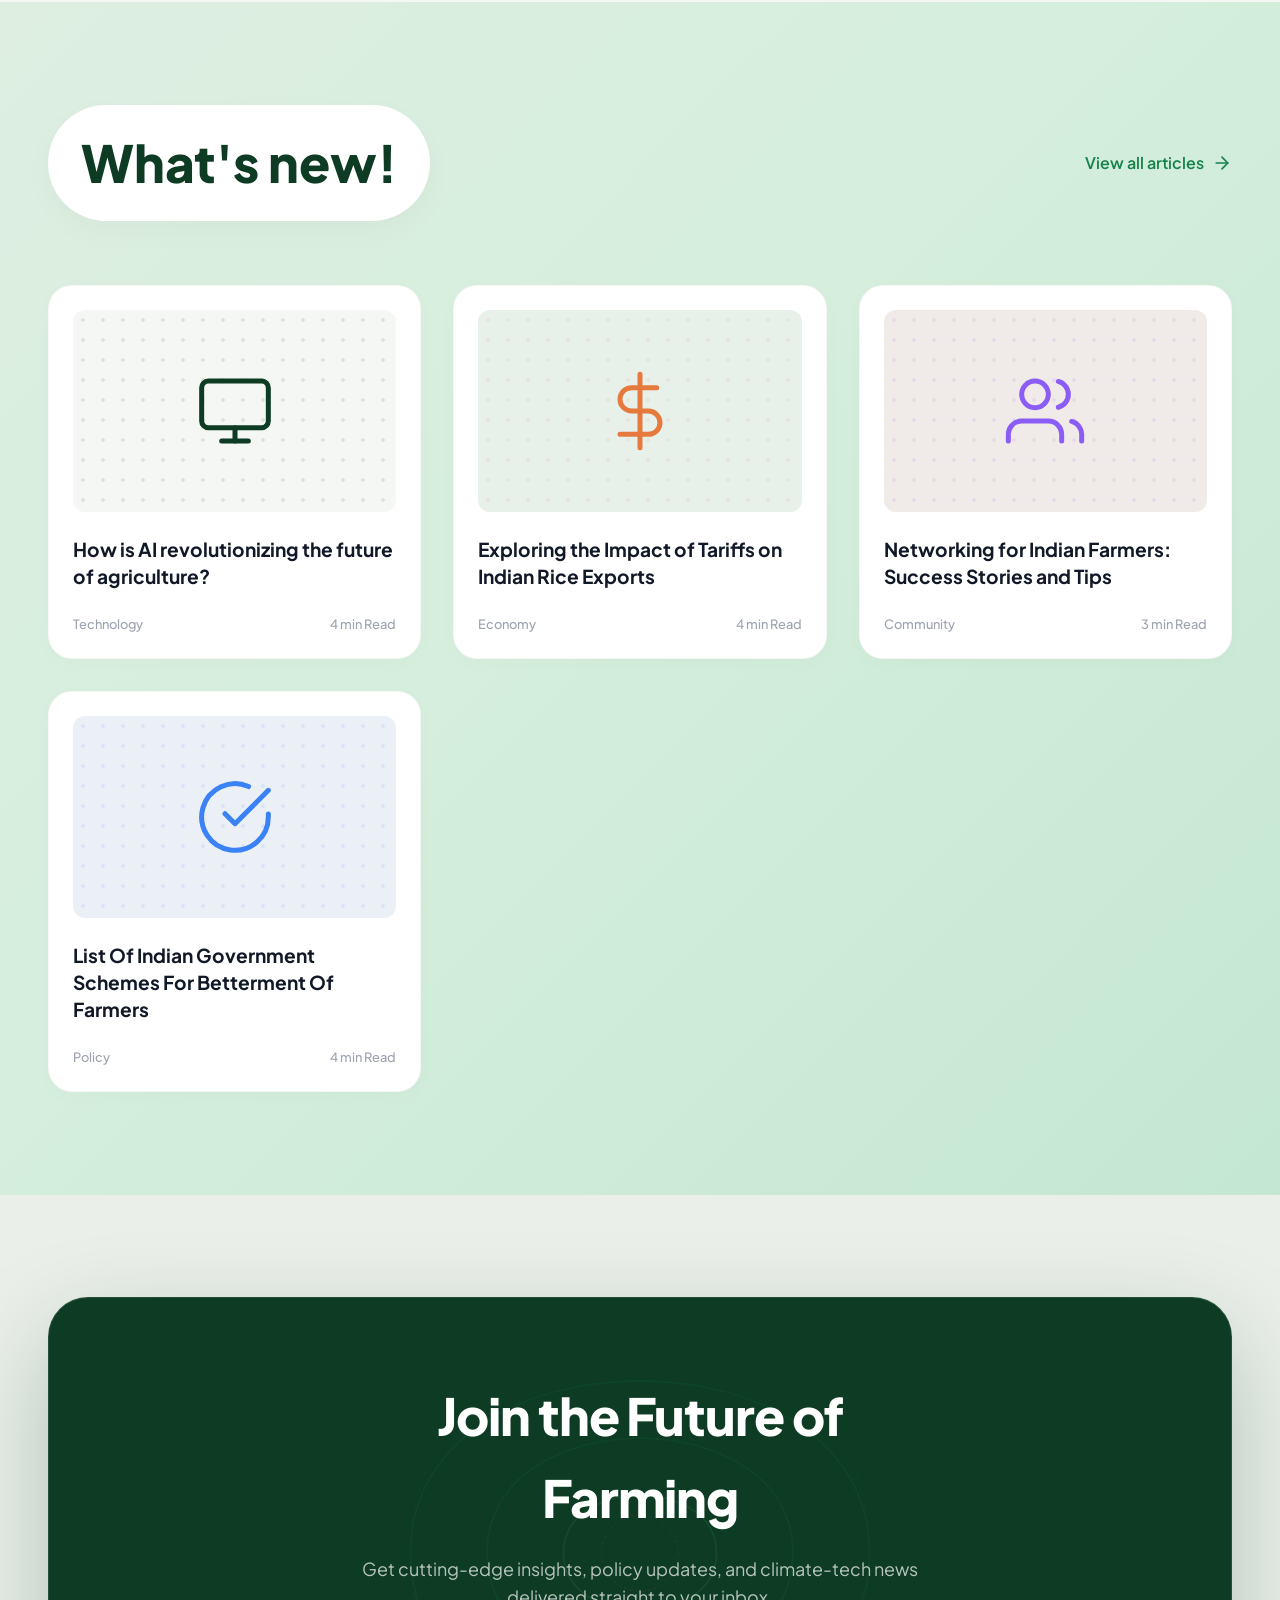
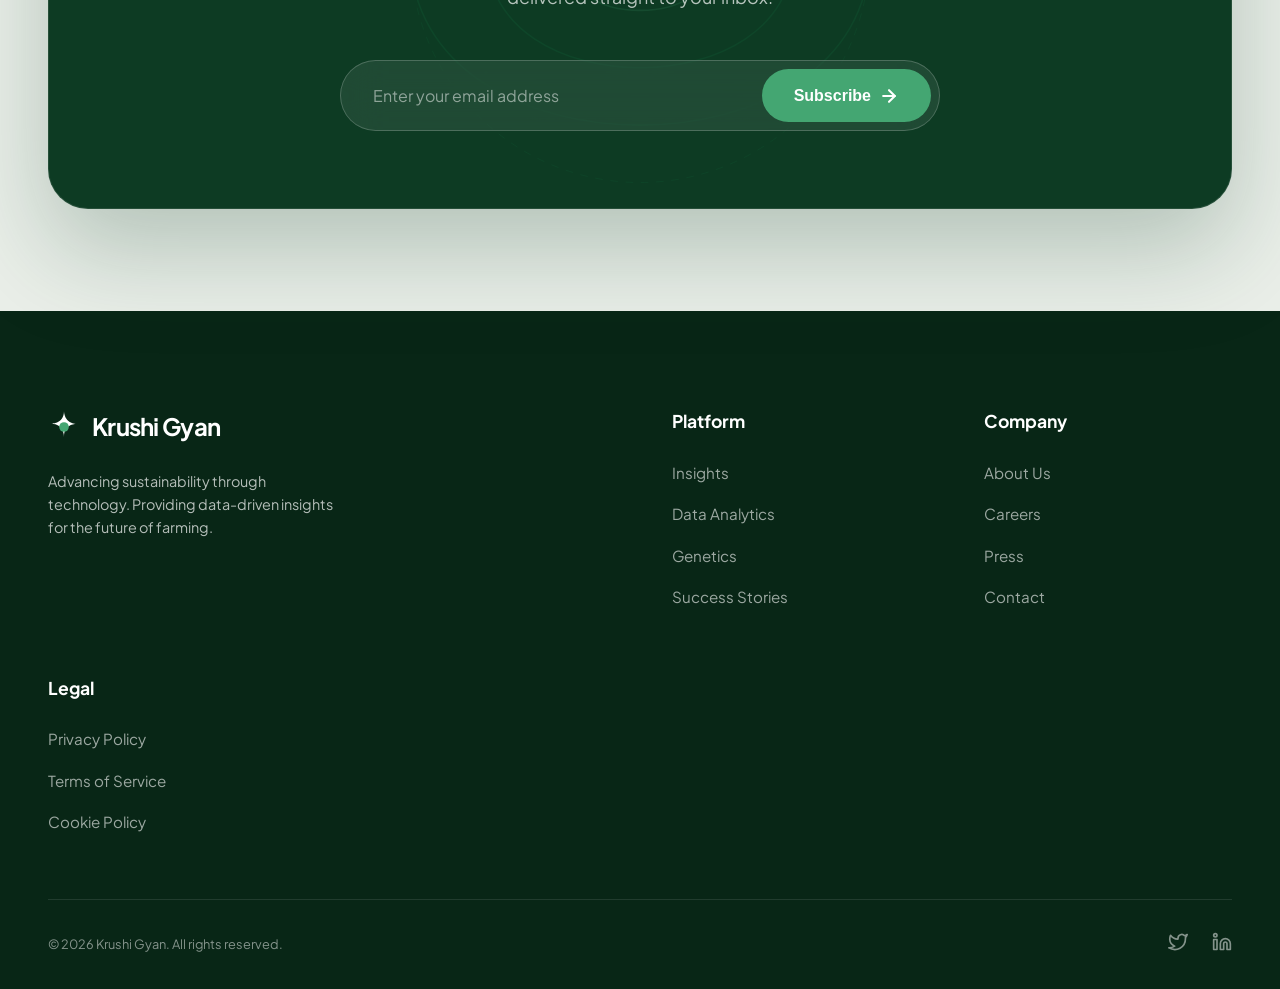
==== commit 69e6a0a4: "Add files via upload" ====
--- a/index.html.html
+++ b/index.html.html
@@ -33,10 +33,12 @@
             --font-main: 'Plus Jakarta Sans', sans-serif;
             
             --container-w: 1400px;
-            --section-padding: clamp(5rem, 10vw, 10rem);
-            --radius-sm: 12px;
-            --radius-md: 24px;
-            --radius-lg: 40px;
+            /* Fluid section padding: 4rem on mobile, up to 10rem on desktop */
+            --section-padding: clamp(4rem, 8vw, 10rem); 
+            
+            --radius-sm: clamp(8px, 1.5vw, 12px);
+            --radius-md: clamp(16px, 3vw, 24px);
+            --radius-lg: clamp(24px, 4vw, 40px);
             --radius-pill: 100px;
             
             --ease-out-expo: cubic-bezier(0.16, 1, 0.3, 1);
@@ -78,10 +80,12 @@
             list-style: none;
         }
 
+        /* Fluid container padding */
         .container {
+            width: 100%;
             max-width: var(--container-w);
             margin: 0 auto;
-            padding: 0 2rem;
+            padding: 0 clamp(1rem, 4vw, 3rem);
         }
 
         .reveal {
@@ -108,14 +112,14 @@
             left: 0;
             width: 100%;
             z-index: 100;
-            padding: 1.5rem 0;
+            padding: clamp(1rem, 2vw, 1.5rem) 0;
             transition: var(--transition-fast);
         }
 
         header.scrolled {
             padding: 0.75rem 0;
-            background: rgba(234, 239, 233, 0.8);
-            backdrop-filter: blur(12px);
+            background: rgba(234, 239, 233, 0.9);
+            backdrop-filter: blur(16px);
             border-bottom: 1px solid rgba(255,255,255,0.3);
         }
 
@@ -129,23 +133,23 @@
             display: flex;
             align-items: center;
             gap: 0.75rem;
-            font-size: 1.5rem;
+            font-size: clamp(1.25rem, 2vw, 1.5rem);
             font-weight: 700;
             color: var(--brand-green);
             letter-spacing: -0.03em;
         }
 
         .logo svg {
-            width: 32px;
-            height: 32px;
+            width: clamp(24px, 4vw, 32px);
+            height: clamp(24px, 4vw, 32px);
         }
 
         .nav-links {
             display: flex;
-            gap: 3rem;
+            gap: clamp(1.5rem, 3vw, 3rem);
             align-items: center;
             background: var(--surface-glass);
-            padding: 0.75rem 2rem;
+            padding: 0.75rem clamp(1.5rem, 2vw, 2rem);
             border-radius: var(--radius-pill);
             border: 1px solid var(--border-glass);
             backdrop-filter: blur(10px);
@@ -153,7 +157,7 @@
 
         .nav-links a {
             font-weight: 500;
-            font-size: 0.95rem;
+            font-size: clamp(0.85rem, 1vw, 0.95rem);
             color: var(--text-secondary);
             transition: var(--transition-fast);
         }
@@ -164,22 +168,23 @@
 
         .nav-actions {
             display: flex;
-            gap: 1.5rem;
+            gap: clamp(0.75rem, 2vw, 1.5rem);
             align-items: center;
         }
 
         .btn-primary {
             background: var(--brand-green);
             color: white;
-            padding: 0.8rem 1.75rem;
+            padding: clamp(0.6rem, 1.5vw, 0.8rem) clamp(1.2rem, 2.5vw, 1.75rem);
             border-radius: var(--radius-pill);
             font-weight: 600;
-            font-size: 0.95rem;
+            font-size: clamp(0.85rem, 1vw, 0.95rem);
             transition: var(--transition-fast);
             border: none;
             cursor: pointer;
             position: relative;
             overflow: hidden;
+            white-space: nowrap;
         }
 
         .btn-primary::before {
@@ -220,14 +225,15 @@
         }
 
         /* =========================================
-           4. HERO SECTION
+           4. HERO SECTION (FULLY ADAPTIVE)
            ========================================= */
         .hero {
             position: relative;
             min-height: 100vh;
             display: flex;
             align-items: center;
-            padding-top: 6rem;
+            padding-top: clamp(6rem, 12vw, 8rem);
+            padding-bottom: clamp(4rem, 8vw, 6rem);
             overflow: hidden;
         }
 
@@ -249,28 +255,29 @@
         }
 
         .blob-1 {
-            width: 600px;
-            height: 600px;
+            width: clamp(300px, 40vw, 600px);
+            height: clamp(300px, 40vw, 600px);
             background: rgba(68, 166, 114, 0.3);
-            top: -100px;
-            right: 10%;
+            top: -10%;
+            right: 5%;
             border-radius: 40% 60% 70% 30% / 40% 50% 60% 50%;
         }
 
         .blob-2 {
-            width: 500px;
-            height: 500px;
+            width: clamp(250px, 35vw, 500px);
+            height: clamp(250px, 35vw, 500px);
             background: rgba(212, 228, 216, 0.5);
-            bottom: -100px;
-            left: -200px;
+            bottom: -10%;
+            left: -10%;
             border-radius: 60% 40% 30% 70% / 60% 30% 70% 40%;
             animation-delay: -5s;
         }
 
+        /* Fluid Grid */
         .hero-grid {
             display: grid;
-            grid-template-columns: 1.1fr 0.9fr;
-            gap: 2rem;
+            grid-template-columns: repeat(auto-fit, minmax(min(100%, 450px), 1fr));
+            gap: clamp(3rem, 6vw, 5rem);
             align-items: center;
             width: 100%;
         }
@@ -280,73 +287,71 @@
             z-index: 2;
         }
 
+        /* Fluid Typography */
         .hero-title {
-            font-size: clamp(3.5rem, 6vw, 6rem);
+            font-size: clamp(2.5rem, 6vw, 5.5rem);
             font-weight: 800;
             line-height: 1.05;
             letter-spacing: -0.04em;
             color: var(--brand-green-deep);
-            margin-bottom: 1.5rem;
-        }
-
-        .text-gradient {
-            color: var(--brand-green-deep);
-            display: inline-block;
+            margin-bottom: clamp(1rem, 2vw, 1.5rem);
         }
 
         .hero-subtitle {
-            font-size: clamp(1rem, 1.2vw, 1.125rem);
+            font-size: clamp(1rem, 1.5vw, 1.25rem);
             color: var(--text-secondary);
-            margin-bottom: 3rem;
-            max-width: 85%;
+            margin-bottom: clamp(2rem, 4vw, 3rem);
+            max-width: 90%;
             line-height: 1.8;
         }
 
         .hero-visual {
             position: relative;
-            height: 650px;
+            width: 100%;
+            display: flex;
+            justify-content: center;
+            align-items: center;
             perspective: 1000px;
-            display: flex;
-            align-items: flex-start;
-            justify-content: flex-end;
-            padding-top: 50px;
-            padding-right: 20px;
-        }
-
-        /* Group containing the overlapping cards */
+        }
+
+        /* ADAPTIVE COMPOSITE CARD GROUP 
+          Uses Aspect Ratio and Percentages instead of fixed pixels
+        */
         .composite-card-group {
             position: relative;
-            width: 320px;
-            height: 440px;
+            width: 100%;
+            max-width: 420px;
+            aspect-ratio: 0.85; /* Ensures the box keeps its shape as it shrinks */
             animation: floatSlow 8s ease-in-out infinite;
         }
 
-        /* Background Dark Green Card */
+        /* Background Dark Green Card - Scales via Percentages */
         .card-main {
             position: absolute;
             top: 0;
             right: 0;
-            width: 280px;
-            height: 380px;
+            width: 85%;
+            height: 90%;
             border-radius: var(--radius-lg);
             background: linear-gradient(180deg, #1A3E2A 0%, #0F2518 100%);
             color: white;
-            padding: 2rem 1.5rem;
+            padding: clamp(1.2rem, 4vw, 2.5rem);
             overflow: hidden;
             display: flex;
             flex-direction: column;
             justify-content: flex-end;
-            box-shadow: 0 30px 60px rgba(13, 59, 35, 0.3);
-            z-index: 1; /* Keep behind */
+            box-shadow: 0 clamp(15px, 3vw, 30px) clamp(30px, 6vw, 60px) rgba(13, 59, 35, 0.3);
+            z-index: 1; 
         }
 
         .wheat-container {
             position: absolute;
-            top: -40px;
-            right: -60px;
-            width: 350px;
-            height: 450px;
+            top: -10%;
+            right: -15%;
+            width: 130%;
+            height: 130%;
             opacity: 0.9;
+            pointer-events: none;
         }
 
         .wheat-path {
@@ -356,7 +361,7 @@
         }
 
         .card-main h3 {
-            font-size: 1.4rem;
+            font-size: clamp(1.25rem, 3vw, 1.75rem);
             font-weight: 700;
             z-index: 2;
             margin-bottom: 0.25rem;
@@ -365,30 +370,30 @@
         
         .card-main p {
             color: rgba(255,255,255,0.7);
-            font-size: 0.85rem;
+            font-size: clamp(0.8rem, 1.5vw, 0.95rem);
             z-index: 2;
-            max-width: 85%;
+            max-width: 90%;
             line-height: 1.4;
         }
 
-        /* Foreground Frosted Glass Card */
+        /* Foreground Frosted Glass Card - Scales via Percentages */
         .card-stat-1 {
             position: absolute;
-            bottom: 10px;
-            left: -40px; /* Pull it out to the left side */
-            width: 210px;
-            padding: 1.5rem;
+            bottom: 0;
+            left: -5%; /* Overlaps outside fluidly */
+            width: 65%;
+            padding: clamp(1rem, 3vw, 1.75rem);
             background: rgba(255, 255, 255, 0.85);
             backdrop-filter: blur(20px);
             -webkit-backdrop-filter: blur(20px);
             border: 1px solid rgba(255, 255, 255, 0.6);
             border-radius: var(--radius-md);
             box-shadow: 0 20px 40px rgba(0,0,0,0.1), 0 0 0 1px inset rgba(255,255,255,0.5);
-            z-index: 2; /* In front of the dark card */
+            z-index: 2; 
         }
 
         .stat-value {
-            font-size: 2.2rem;
+            font-size: clamp(1.75rem, 4.5vw, 2.5rem);
             font-weight: 700;
             color: var(--brand-green);
             display: flex;
@@ -398,13 +403,13 @@
         }
         
         .stat-value span {
-            font-size: 1.5rem;
+            font-size: clamp(1rem, 2.5vw, 1.5rem);
             font-weight: 500;
             color: var(--brand-green-light);
         }
 
         .stat-label {
-            font-size: 0.85rem;
+            font-size: clamp(0.75rem, 1.5vw, 0.9rem);
             color: var(--text-secondary);
             font-weight: 500;
             margin-top: 0.25rem;
@@ -412,8 +417,9 @@
         }
 
         .gauge-svg {
-            width: 80px;
-            height: 40px;
+            width: clamp(50px, 15vw, 90px);
+            height: auto;
+            aspect-ratio: 2/1;
             margin-bottom: 0.5rem;
             overflow: visible;
         }
@@ -446,20 +452,21 @@
 
         .impact-container {
             display: grid;
-            grid-template-columns: 1.2fr 1fr;
-            gap: 6rem;
+            grid-template-columns: repeat(auto-fit, minmax(min(100%, 400px), 1fr));
+            gap: clamp(3rem, 6vw, 6rem);
             align-items: center;
         }
 
         .impact-visual {
             position: relative;
-            border-radius: 120px 40px 120px 40px;
+            border-radius: clamp(40px, 10vw, 120px) clamp(20px, 5vw, 40px) clamp(40px, 10vw, 120px) clamp(20px, 5vw, 40px);
             overflow: hidden;
             background: var(--brand-green-deep);
             aspect-ratio: 4/3;
             display: flex;
             align-items: center;
             justify-content: center;
+            width: 100%;
         }
 
         .farmer-illustration {
@@ -468,12 +475,46 @@
         }
 
         .impact-content h2 {
-            font-size: clamp(2.5rem, 4vw, 4rem);
+            font-size: clamp(2rem, 4vw, 4rem);
             font-weight: 700;
             line-height: 1.1;
             color: var(--brand-green-deep);
-            margin-bottom: 2rem;
+            margin-bottom: clamp(1rem, 2vw, 2rem);
             letter-spacing: -0.02em;
+        }
+
+        .impact-content p {
+            font-size: clamp(1rem, 1.5vw, 1.25rem); 
+            color: var(--text-secondary); 
+            margin-bottom: clamp(1.5rem, 3vw, 2rem);
+        }
+
+        .impact-list {
+            display: flex;
+            flex-direction: column;
+            gap: clamp(0.75rem, 1.5vw, 1rem);
+            margin-bottom: clamp(2rem, 4vw, 3rem);
+        }
+
+        .impact-list li {
+            display: flex;
+            align-items: center;
+            gap: 1rem;
+            font-weight: 600;
+            font-size: clamp(0.9rem, 1.2vw, 1rem);
+        }
+
+        .impact-list span {
+            background: var(--brand-green-light);
+            color: white;
+            border-radius: 50%;
+            width: clamp(24px, 3vw, 28px);
+            height: clamp(24px, 3vw, 28px);
+            display: flex;
+            align-items: center;
+            justify-content: center;
+            font-size: 0.8rem;
+            flex-shrink: 0;
         }
 
         /* =========================================
@@ -486,17 +527,19 @@
 
         .section-header {
             display: flex;
+            flex-wrap: wrap;
             justify-content: space-between;
-            align-items: flex-end;
-            margin-bottom: 4rem;
+            align-items: center;
+            gap: 1.5rem;
+            margin-bottom: clamp(2rem, 5vw, 4rem);
         }
 
         .section-title {
-            font-size: clamp(2.5rem, 4vw, 3.5rem);
+            font-size: clamp(2rem, 4vw, 3.5rem);
             font-weight: 800;
             color: var(--brand-green-deep);
             background: var(--surface-solid);
-            padding: 1rem 2rem;
+            padding: clamp(0.75rem, 2vw, 1rem) clamp(1.5rem, 3vw, 2rem);
             border-radius: var(--radius-pill);
             display: inline-block;
             box-shadow: 0 10px 30px rgba(0,0,0,0.03);
@@ -505,21 +548,21 @@
 
         .grid-cards {
             display: grid;
-            grid-template-columns: repeat(auto-fit, minmax(300px, 1fr));
-            gap: 2rem;
+            grid-template-columns: repeat(auto-fit, minmax(min(100%, 280px), 1fr));
+            gap: clamp(1.5rem, 3vw, 2rem);
         }
 
         .article-card {
             background: var(--surface-solid);
             border-radius: var(--radius-md);
-            padding: 1.5rem;
+            padding: clamp(1.25rem, 2vw, 1.5rem);
             box-shadow: 0 4px 20px rgba(0,0,0,0.02);
             transition: var(--transition-fast);
             border: 1px solid rgba(0,0,0,0.03);
             cursor: pointer;
             display: flex;
             flex-direction: column;
-            gap: 1.5rem;
+            gap: clamp(1rem, 2vw, 1.5rem);
         }
 
         .article-card:hover {
@@ -530,7 +573,7 @@
 
         .card-svg-wrap {
             width: 100%;
-            height: 200px;
+            aspect-ratio: 16/10;
             border-radius: var(--radius-sm);
             background: var(--bg-alt);
             overflow: hidden;
@@ -555,7 +598,7 @@
         }
 
         .card-title {
-            font-size: 1.25rem;
+            font-size: clamp(1.1rem, 1.5vw, 1.25rem);
             font-weight: 700;
             color: var(--text-primary);
             line-height: 1.4;
@@ -566,7 +609,7 @@
             display: flex;
             justify-content: space-between;
             align-items: center;
-            font-size: 0.875rem;
+            font-size: clamp(0.8rem, 1vw, 0.875rem);
             color: var(--text-tertiary);
             font-weight: 500;
         }
@@ -584,7 +627,7 @@
             position: relative;
             border-radius: var(--radius-lg);
             background: var(--brand-green-deep);
-            padding: 6rem 3rem;
+            padding: clamp(3rem, 6vw, 6rem) clamp(1.5rem, 4vw, 3rem);
             overflow: hidden;
             display: flex;
             flex-direction: column;
@@ -615,7 +658,7 @@
         }
 
         .cta-title {
-            font-size: clamp(2.5rem, 4vw, 3.5rem);
+            font-size: clamp(2rem, 4vw, 3.5rem);
             font-weight: 800;
             color: #FFFFFF;
             margin-bottom: 1rem;
@@ -623,15 +666,16 @@
         }
 
         .cta-desc {
-            font-size: 1.125rem;
+            font-size: clamp(0.95rem, 1.5vw, 1.125rem);
             color: rgba(255, 255, 255, 0.7);
-            margin-bottom: 3rem;
+            margin-bottom: clamp(2rem, 4vw, 3rem);
         }
 
         .elegant-form {
             position: relative;
             width: 100%;
             display: flex;
+            flex-wrap: wrap;
             background: rgba(255, 255, 255, 0.08);
             border: 1px solid rgba(255, 255, 255, 0.2);
             border-radius: var(--radius-pill);
@@ -649,12 +693,13 @@
 
         .elegant-form input {
             flex: 1;
+            min-width: 200px;
             background: transparent;
             border: none;
-            padding: 1rem 1.5rem;
+            padding: clamp(0.8rem, 2vw, 1rem) clamp(1rem, 2vw, 1.5rem);
             color: #FFFFFF;
             font-family: var(--font-main);
-            font-size: 1rem;
+            font-size: clamp(0.9rem, 1.5vw, 1rem);
             outline: none;
         }
 
@@ -666,10 +711,10 @@
             background: var(--brand-green-light);
             border: none;
             border-radius: var(--radius-pill);
-            padding: 0 2rem;
+            padding: 0 clamp(1.5rem, 3vw, 2rem);
             color: #FFFFFF;
             font-weight: 600;
-            font-size: 1rem;
+            font-size: clamp(0.9rem, 1.5vw, 1rem);
             cursor: pointer;
             transition: all 0.3s ease;
             display: flex;
@@ -698,24 +743,35 @@
         footer {
             background: #082616;
             color: white;
-            padding: 6rem 0 2rem;
+            padding: clamp(4rem, 8vw, 6rem) 0 2rem;
         }
 
         .footer-grid {
             display: grid;
-            grid-template-columns: 2fr 1fr 1fr 1fr;
-            gap: 4rem;
-            margin-bottom: 4rem;
+            grid-template-columns: repeat(auto-fit, minmax(min(100%, 200px), 1fr));
+            gap: clamp(2rem, 5vw, 4rem);
+            margin-bottom: clamp(2rem, 5vw, 4rem);
+        }
+
+        .footer-brand {
+            grid-column: 1 / -1;
+        }
+        
+        @media (min-width: 768px) {
+            .footer-brand {
+                grid-column: span 2;
+            }
         }
 
         .footer-brand p {
             color: rgba(255,255,255,0.7);
             margin-top: 1.5rem;
             max-width: 300px;
+            font-size: clamp(0.85rem, 1.2vw, 0.9rem);
         }
 
         .footer-links h4 {
-            font-size: 1.1rem;
+            font-size: clamp(1rem, 1.5vw, 1.1rem);
             margin-bottom: 1.5rem;
         }
 
@@ -728,6 +784,7 @@
         .footer-links a {
             color: rgba(255,255,255,0.6);
             transition: var(--transition-fast);
+            font-size: clamp(0.85rem, 1.2vw, 0.95rem);
         }
 
         .footer-links a:hover {
@@ -739,9 +796,12 @@
             border-top: 1px solid rgba(255,255,255,0.1);
             padding-top: 2rem;
             display: flex;
+            flex-wrap: wrap;
+            gap: 1rem;
             justify-content: space-between;
+            align-items: center;
             color: rgba(255,255,255,0.5);
-            font-size: 0.875rem;
+            font-size: clamp(0.75rem, 1vw, 0.875rem);
         }
 
         /* =========================================
@@ -775,30 +835,35 @@
             to { transform: translate(-50%, -50%) rotate(360deg); }
         }
 
-        /* Responsive Design */
-        @media (max-width: 1024px) {
-            .hero-grid, .impact-container {
-                grid-template-columns: 1fr;
+        /* =========================================
+           10. MOBILE NAV OVERRIDES
+           ========================================= */
+        @media (max-width: 860px) {
+            .nav-links { display: none; } /* Hide center nav on small screens */
+            .hero { text-align: center; }
+            .hero-subtitle { margin: 0 auto clamp(2rem, 4vw, 3rem) auto; }
+            .impact-container { text-align: center; }
+            .impact-list { align-items: center; }
+            
+            .elegant-form {
+                flex-direction: column;
+                border-radius: var(--radius-md);
+                background: rgba(255, 255, 255, 0.05);
+                border: none;
+                padding: 0;
+                gap: 1rem;
             }
-            .hero { padding-top: 8rem; }
-            .hero-visual { 
-                height: 500px; 
-                margin-top: 3rem; 
-                justify-content: center;
-                padding-right: 0;
+            .elegant-form input {
+                border-radius: var(--radius-md);
+                background: rgba(255, 255, 255, 0.1);
+                border: 1px solid rgba(255, 255, 255, 0.2);
             }
-            .footer-grid { grid-template-columns: 1fr 1fr; }
-        }
-
-        @media (max-width: 768px) {
-            .nav-links { display: none; }
-            .hero-title { font-size: 3rem; }
-            .section-title { font-size: 2rem; padding: 0.75rem 1.5rem; }
-            .composite-card-group { transform: scale(0.85); transform-origin: top center; }
-            .footer-grid { grid-template-columns: 1fr; }
-            .premium-cta-box { padding: 4rem 1.5rem; }
-            .elegant-form { flex-direction: column; padding: 1rem; border-radius: var(--radius-md); gap: 1rem; }
-            .elegant-form button { padding: 1rem; border-radius: var(--radius-sm); }
+            .elegant-form button {
+                width: 100%;
+                padding: 1rem;
+                border-radius: var(--radius-md);
+            }
+            .footer-bottom { justify-content: center; text-align: center; }
         }
     </style>
 </head>
@@ -862,7 +927,7 @@
                     
                     <div class="card-main">
                         <div class="wheat-container">
-                            <svg viewBox="0 0 300 400" fill="none" xmlns="http://www.w3.org/2000/svg">
+                            <svg viewBox="0 0 300 400" fill="none" xmlns="http://www.w3.org/2000/svg" preserveAspectRatio="xMidYMid meet">
                                 <path class="wheat-path" d="M150 400 Q150 200 250 50" stroke="#E67A3C" stroke-width="4" stroke-linecap="round"/>
                                 <path class="wheat-path" d="M150 350 Q200 300 220 250" stroke="#E67A3C" stroke-width="8" stroke-linecap="round" style="animation-delay: 0.5s;"/>
                                 <path class="wheat-path" d="M140 300 Q100 250 80 200" stroke="#E67A3C" stroke-width="8" stroke-linecap="round" style="animation-delay: 0.7s;"/>
@@ -877,7 +942,7 @@
                     </div>
 
                     <div class="card-stat-1">
-                        <svg class="gauge-svg" viewBox="0 0 100 50">
+                        <svg class="gauge-svg" viewBox="0 0 100 50" preserveAspectRatio="xMidYMid meet">
                             <path class="gauge-bg" d="M 15 45 A 35 35 0 0 1 85 45" />
                             <path class="gauge-progress" d="M 15 45 A 35 35 0 0 1 85 45" />
                         </svg>
@@ -895,7 +960,7 @@
     <section class="impact-section" id="impact">
         <div class="container impact-container">
             <div class="impact-visual reveal">
-                <svg class="farmer-illustration" viewBox="0 0 800 600" fill="none" xmlns="http://www.w3.org/2000/svg">
+                <svg class="farmer-illustration" viewBox="0 0 800 600" fill="none" xmlns="http://www.w3.org/2000/svg" preserveAspectRatio="xMidYMid slice">
                     <rect width="800" height="600" fill="#0D3B23"/>
                     <circle cx="600" cy="200" r="80" fill="url(#sun_grad)" style="animation: pulseGlow 4s infinite alternate;"/>
                     <path class="wheat-path" d="M-100 400 Q 200 300 400 450 T 900 350" stroke="rgba(255,255,255,0.1)" stroke-width="2" fill="none"/>
@@ -918,22 +983,13 @@
             </div>
             <div class="impact-content reveal delay-1">
                 <h2>Insuring Impactful Insights</h2>
-                <p style="font-size: 1.25rem; color: var(--text-secondary); margin-bottom: 2rem;">
+                <p>
                     We are building the architecture for a better future for farmers. By combining satellite data, local soil intelligence, and market forecasting, we empower rural communities to thrive in a changing climate.
                 </p>
-                <ul style="display: flex; flex-direction: column; gap: 1rem; margin-bottom: 3rem;">
-                    <li style="display: flex; align-items: center; gap: 1rem; font-weight: 600;">
-                        <span style="background: var(--brand-green-light); color: white; border-radius: 50%; width: 28px; height: 28px; display: flex; align-items: center; justify-content: center;">✓</span>
-                        Yield Optimization Algorithms
-                    </li>
-                    <li style="display: flex; align-items: center; gap: 1rem; font-weight: 600;">
-                        <span style="background: var(--brand-green-light); color: white; border-radius: 50%; width: 28px; height: 28px; display: flex; align-items: center; justify-content: center;">✓</span>
-                        Real-time Climate Monitoring
-                    </li>
-                    <li style="display: flex; align-items: center; gap: 1rem; font-weight: 600;">
-                        <span style="background: var(--brand-green-light); color: white; border-radius: 50%; width: 28px; height: 28px; display: flex; align-items: center; justify-content: center;">✓</span>
-                        Direct-to-Market Supply Chain
-                    </li>
+                <ul class="impact-list">
+                    <li><span>✓</span> Yield Optimization Algorithms</li>
+                    <li><span>✓</span> Real-time Climate Monitoring</li>
+                    <li><span>✓</span> Direct-to-Market Supply Chain</li>
                 </ul>
                 <button class="btn-primary">Learn More</button>
             </div>
@@ -944,7 +1000,7 @@
         <div class="container">
             <div class="section-header reveal">
                 <h2 class="section-title">What's new!</h2>
-                <a href="#" style="font-weight: 600; color: var(--brand-green); display: flex; align-items: center; gap: 0.5rem;">
+                <a href="#" style="font-weight: 600; color: var(--brand-green); display: flex; align-items: center; gap: 0.5rem; font-size: clamp(0.9rem, 1.5vw, 1rem);">
                     View all articles
                     <svg width="20" height="20" viewBox="0 0 24 24" fill="none" stroke="currentColor" stroke-width="2" stroke-linecap="round" stroke-linejoin="round"><line x1="5" y1="12" x2="19" y2="12"></line><polyline points="12 5 19 12 12 19"></polyline></svg>
                 </a>
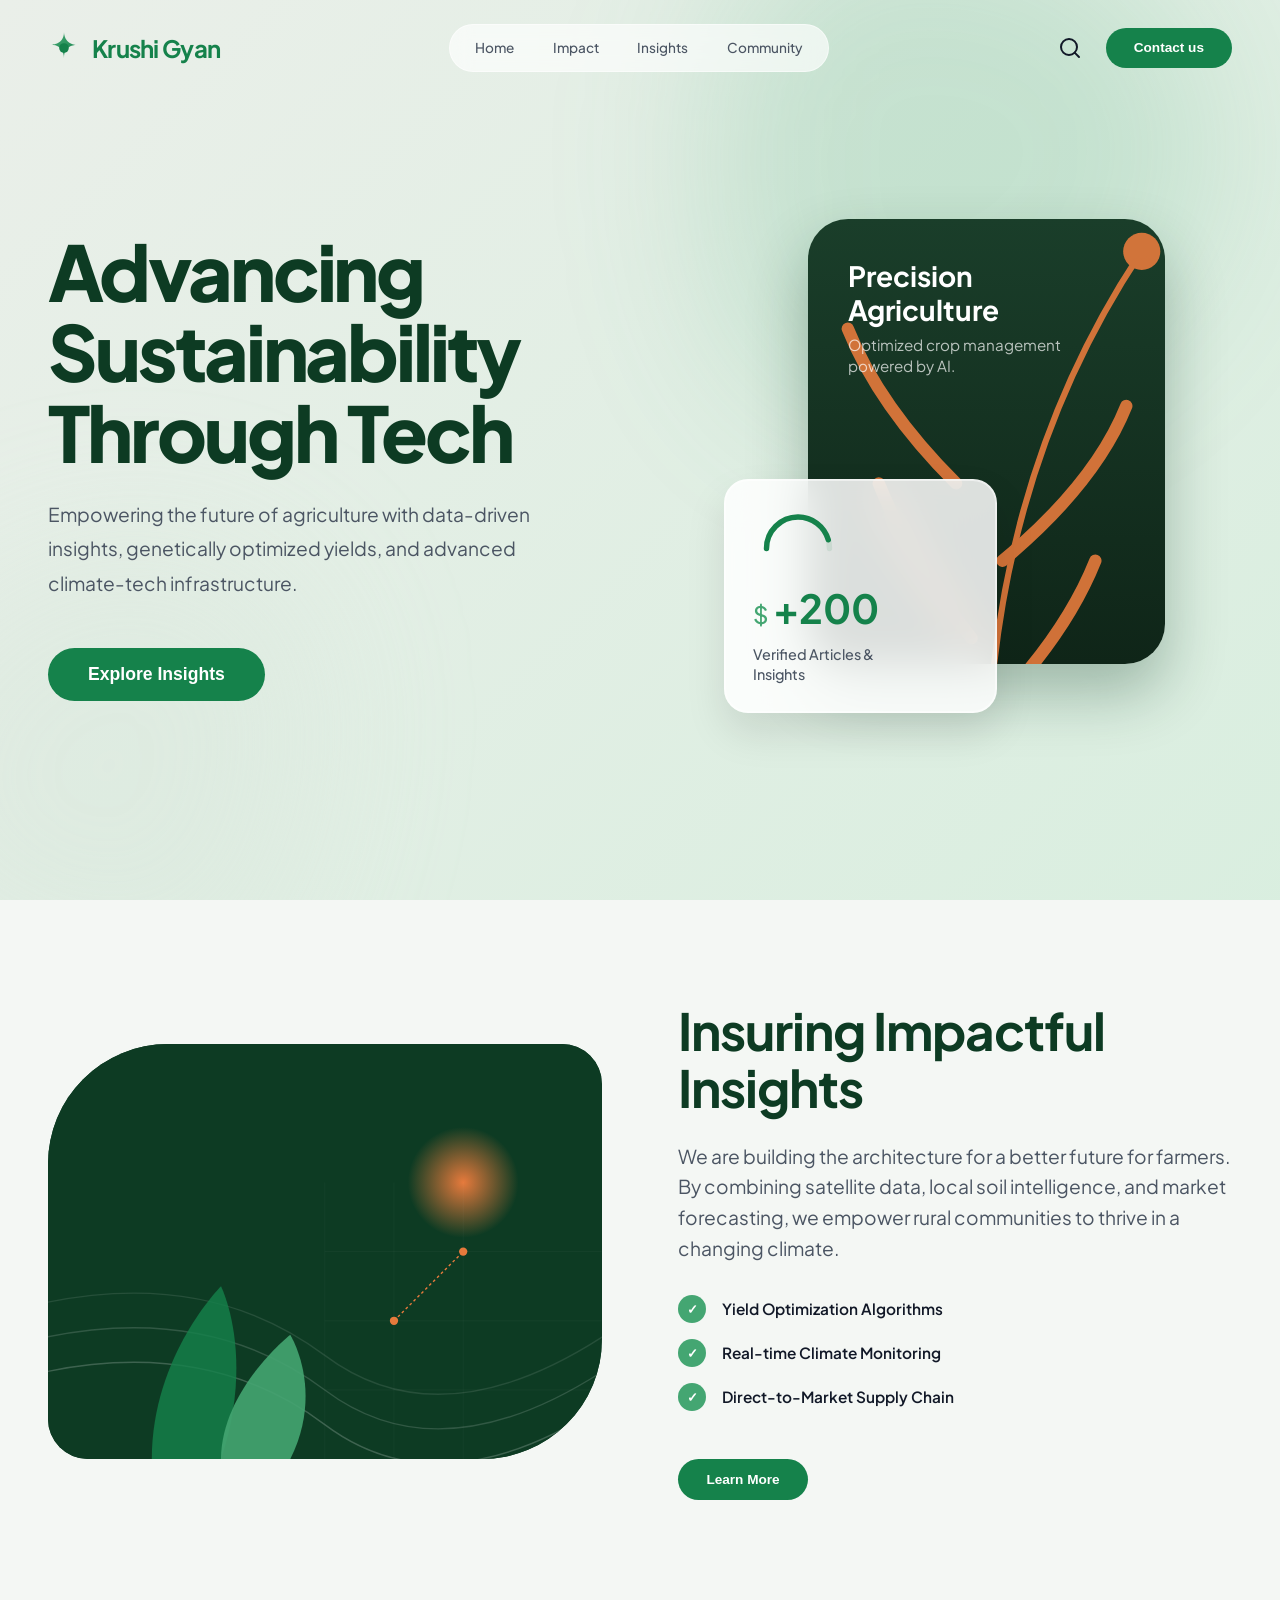
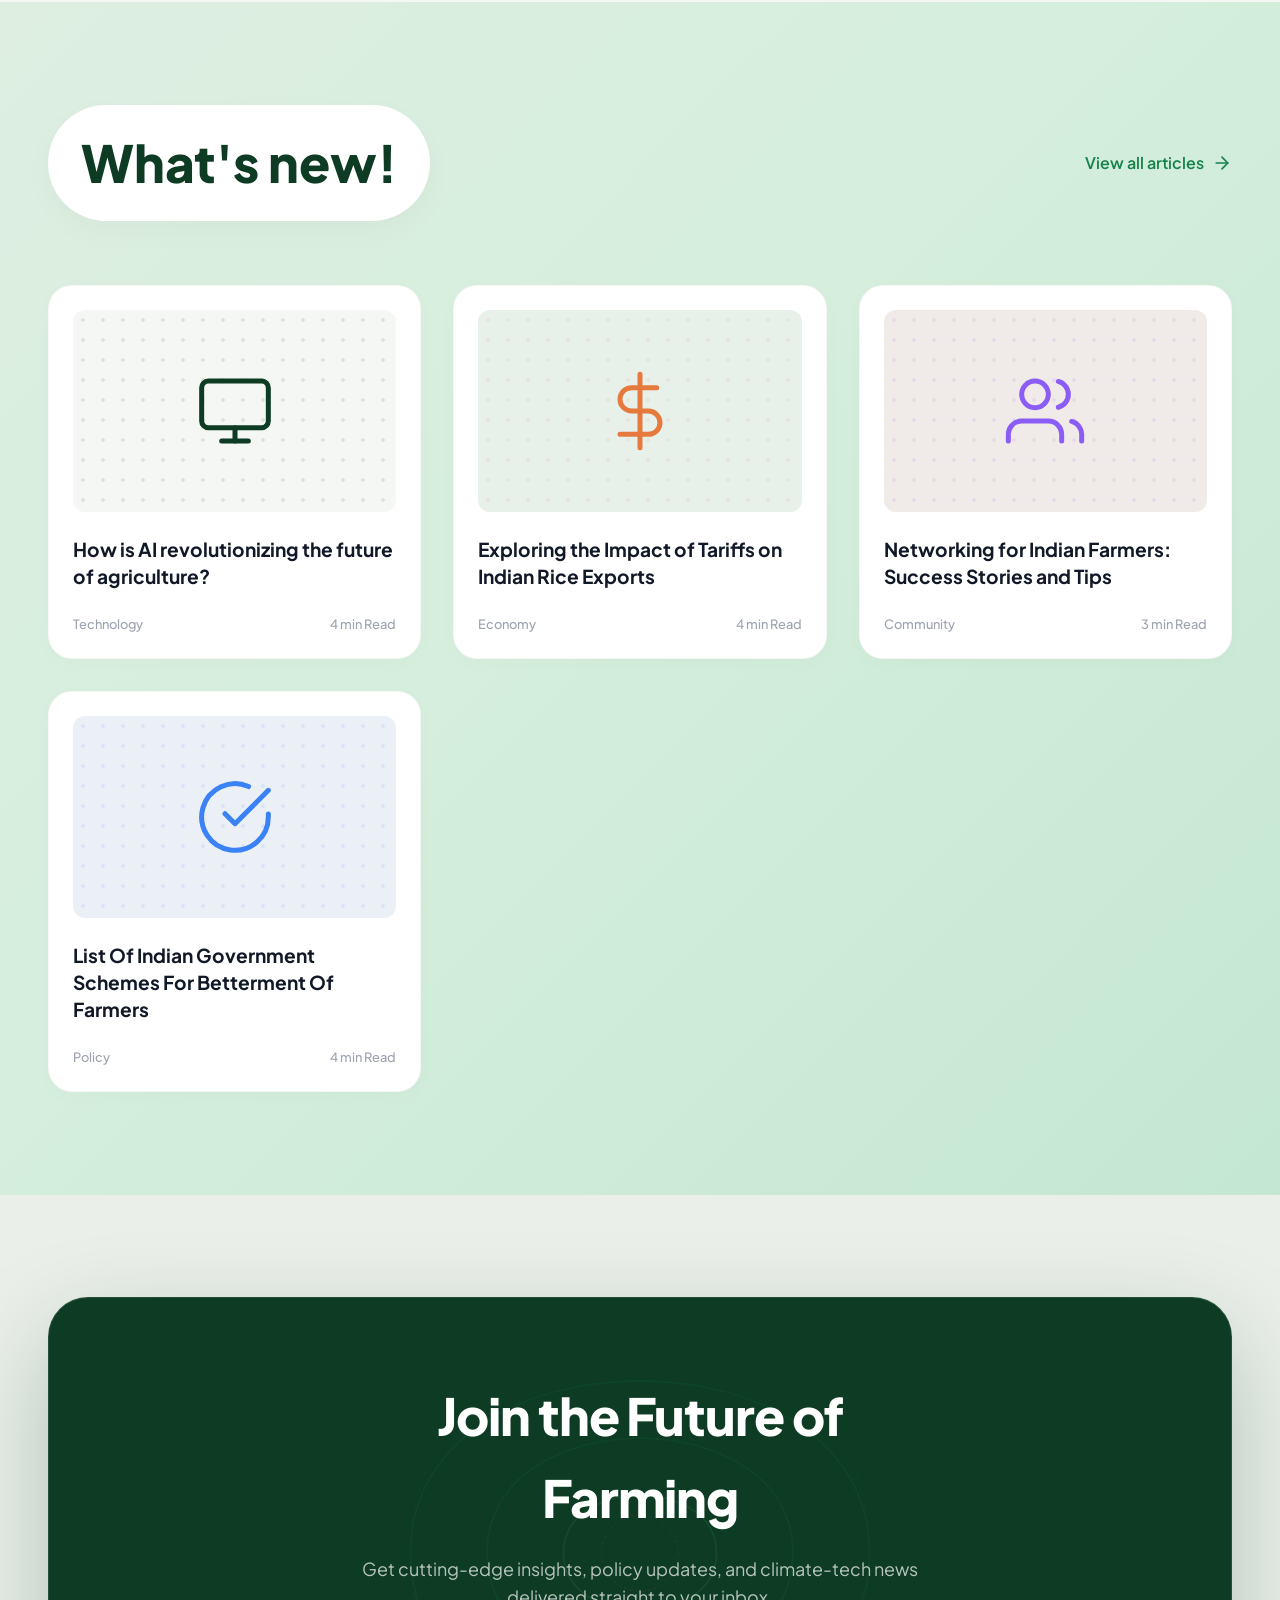
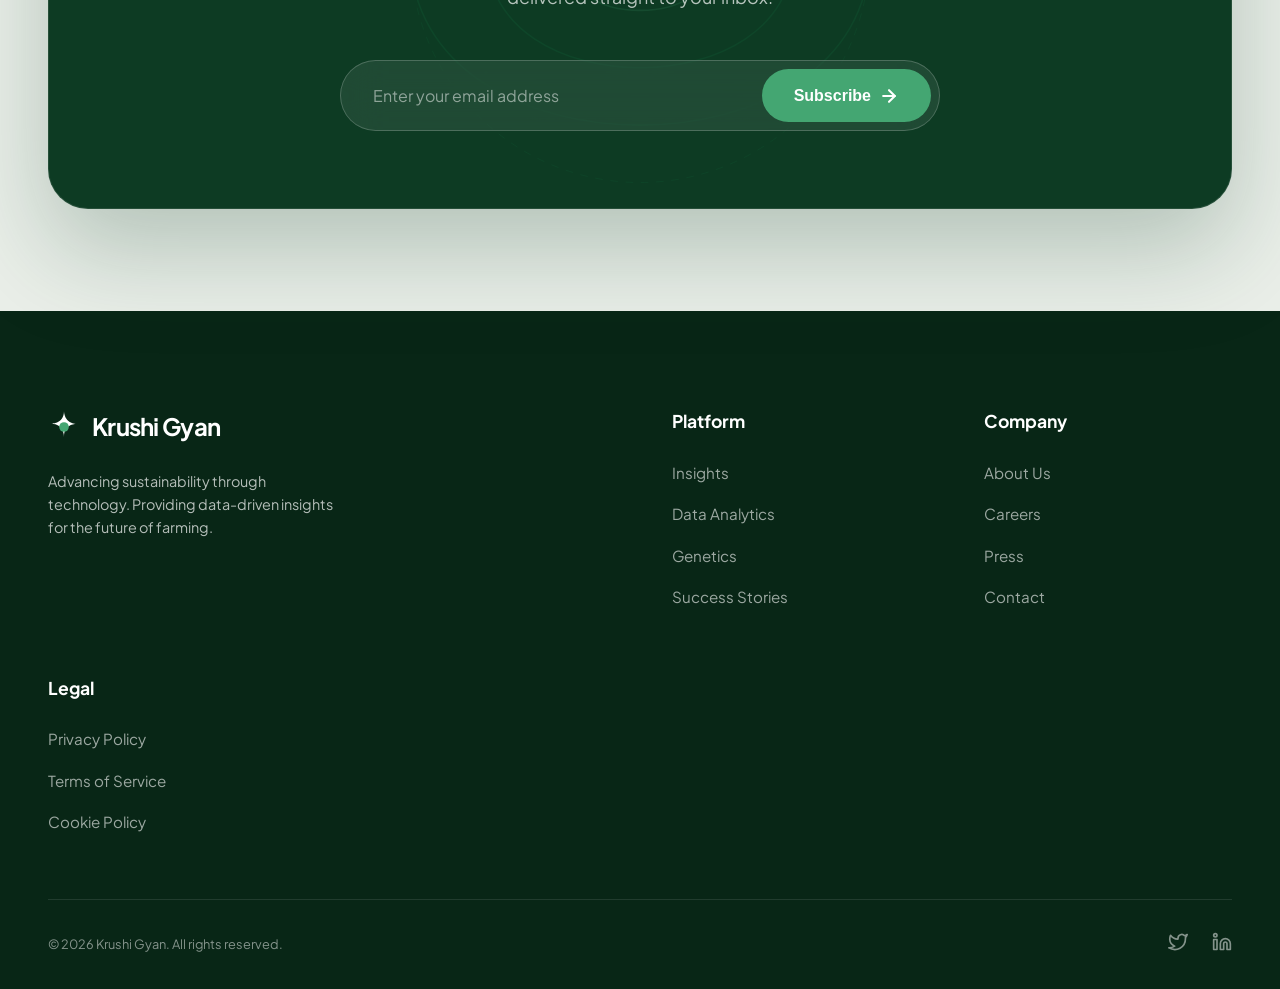
==== commit 4a19b5d3: "Update index.html.html" ====
--- a/index.html.html
+++ b/index.html.html
@@ -339,7 +339,8 @@
             overflow: hidden;
             display: flex;
             flex-direction: column;
-            justify-content: flex-end;
+            /* CHANGED TO FLEX-START TO PUSH TEXT TO TOP */
+            justify-content: flex-start;
             box-shadow: 0 clamp(15px, 3vw, 30px) clamp(30px, 6vw, 60px) rgba(13, 59, 35, 0.3);
             z-index: 1; 
         }
@@ -364,7 +365,7 @@
             font-size: clamp(1.25rem, 3vw, 1.75rem);
             font-weight: 700;
             z-index: 2;
-            margin-bottom: 0.25rem;
+            margin-bottom: 0.5rem;
             line-height: 1.2;
         }
         
@@ -1191,4 +1192,4 @@
         });
     </script>
 </body>
-</html>+</html>
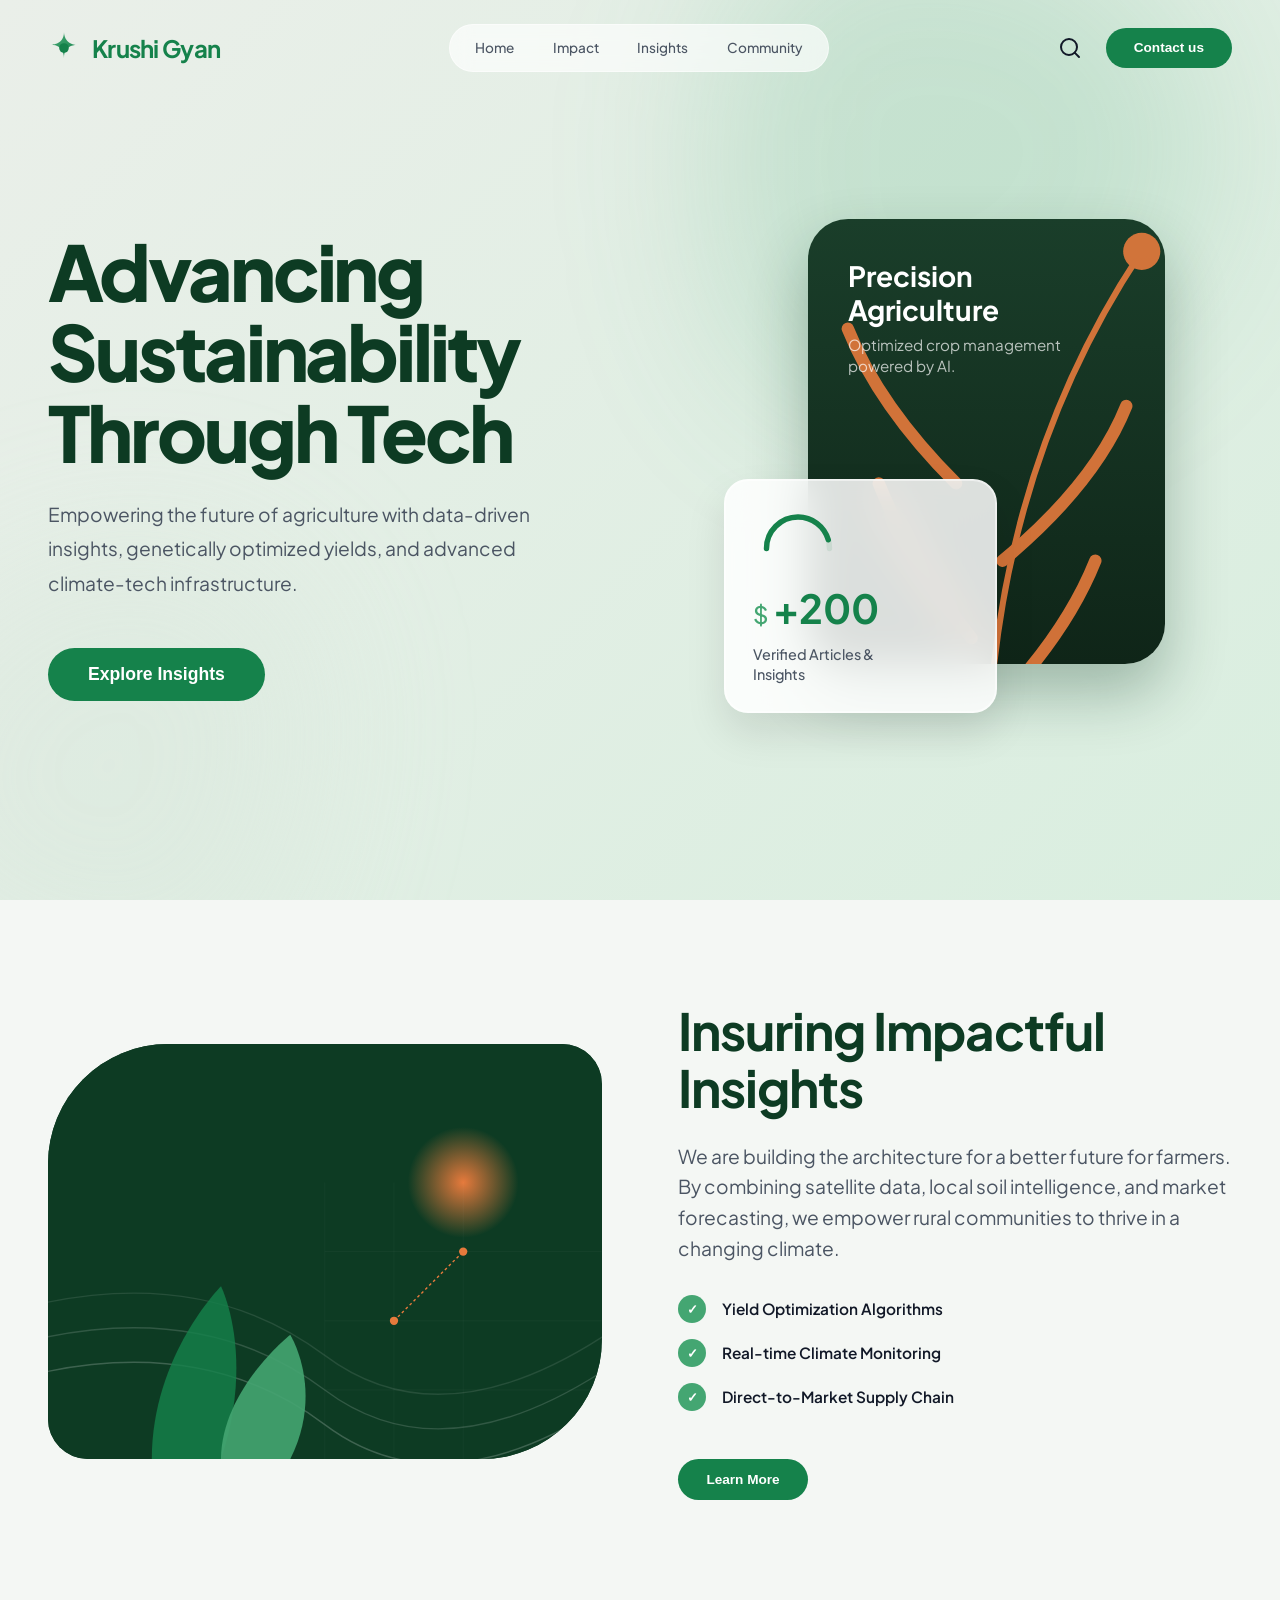
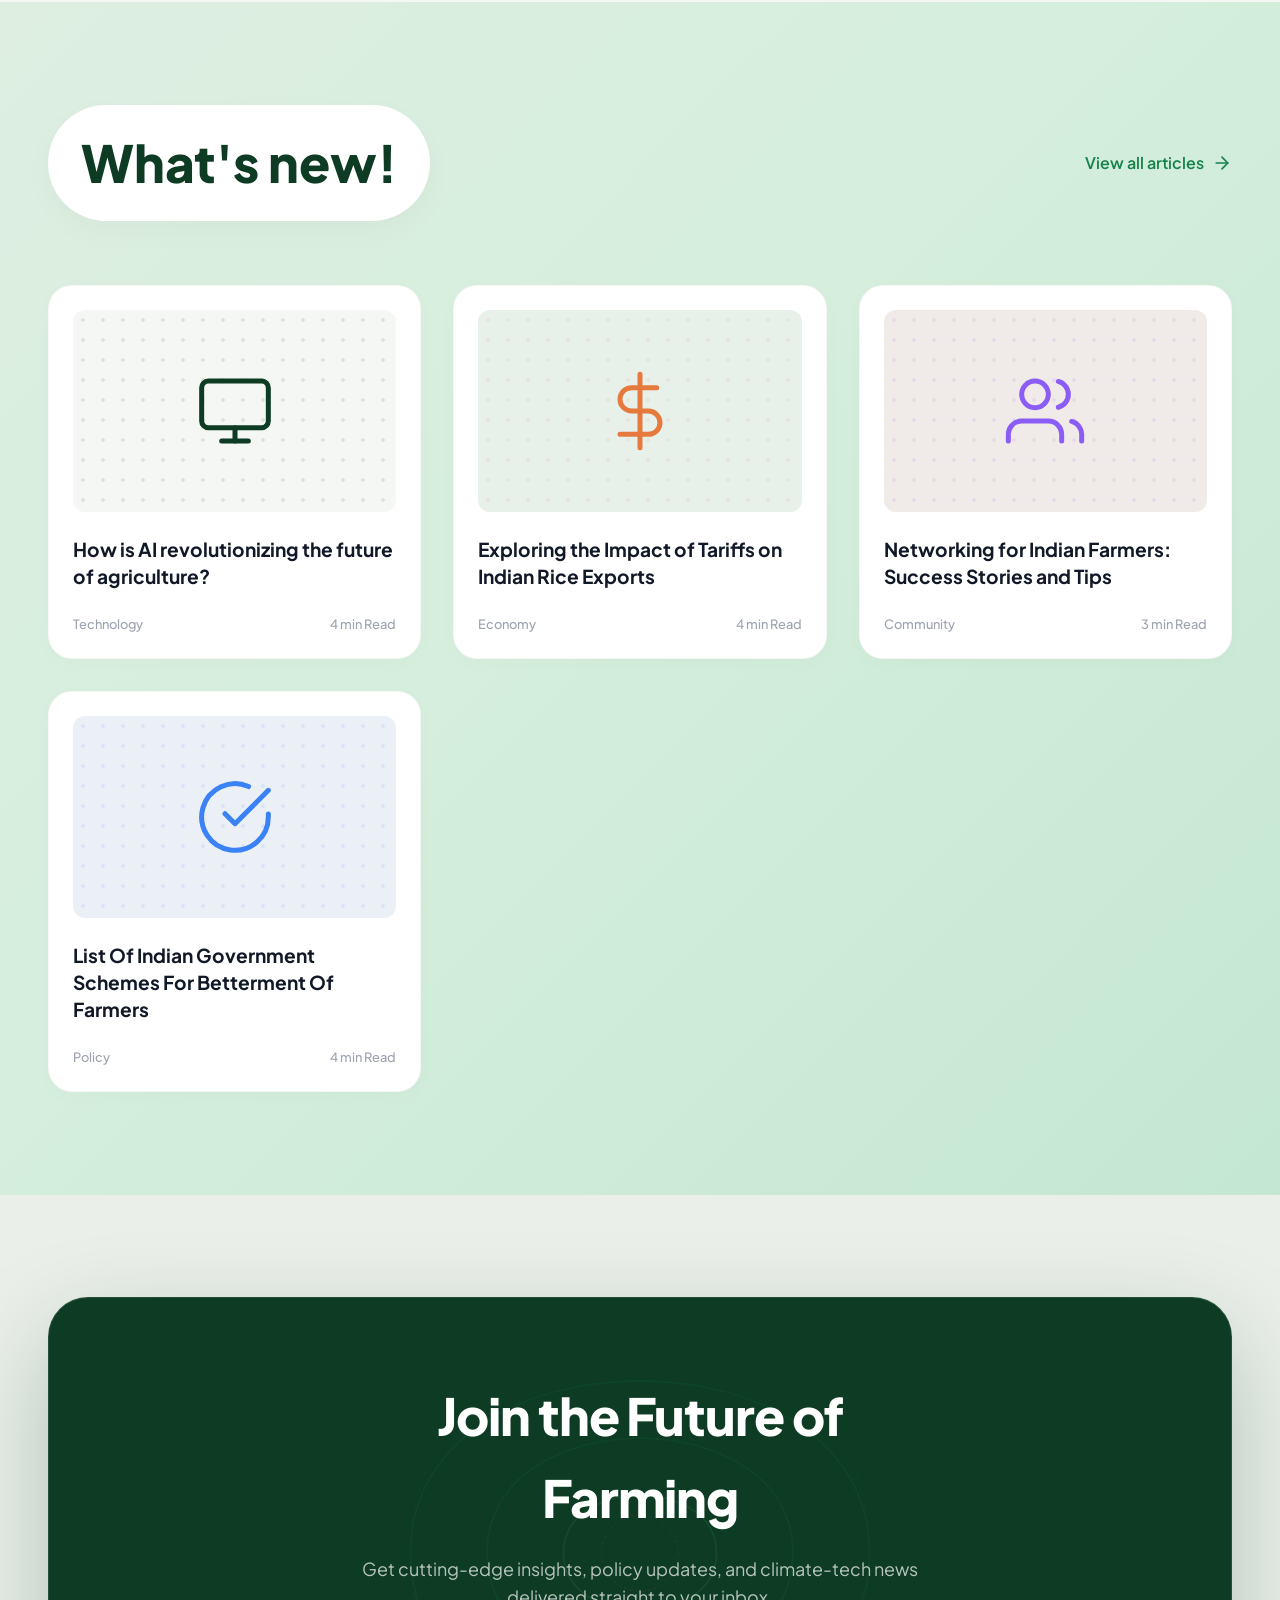
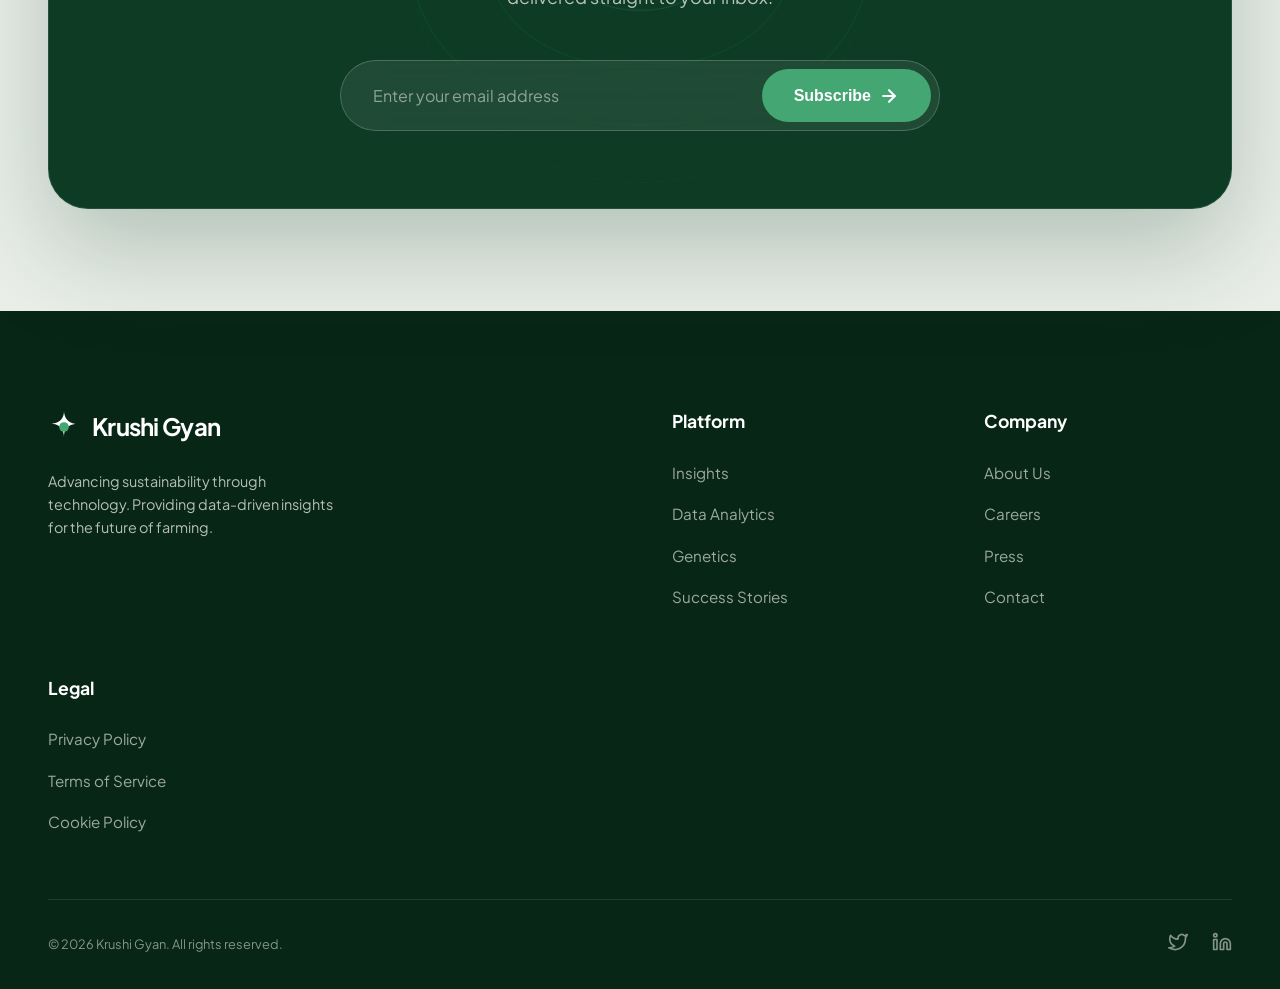
==== commit 8b811d94: "Add files via upload" ====
--- a/index.html.html
+++ b/index.html.html
@@ -888,7 +888,7 @@
 
             <nav class="nav-links">
                 <a href="#home">Home</a>
-                <a href="#impact">Impact</a>
+                <a href="/blog">Impact</a>
                 <a href="#insights">Insights</a>
                 <a href="#community">Community</a>
             </nav>
@@ -1192,4 +1192,4 @@
         });
     </script>
 </body>
-</html>
+</html>
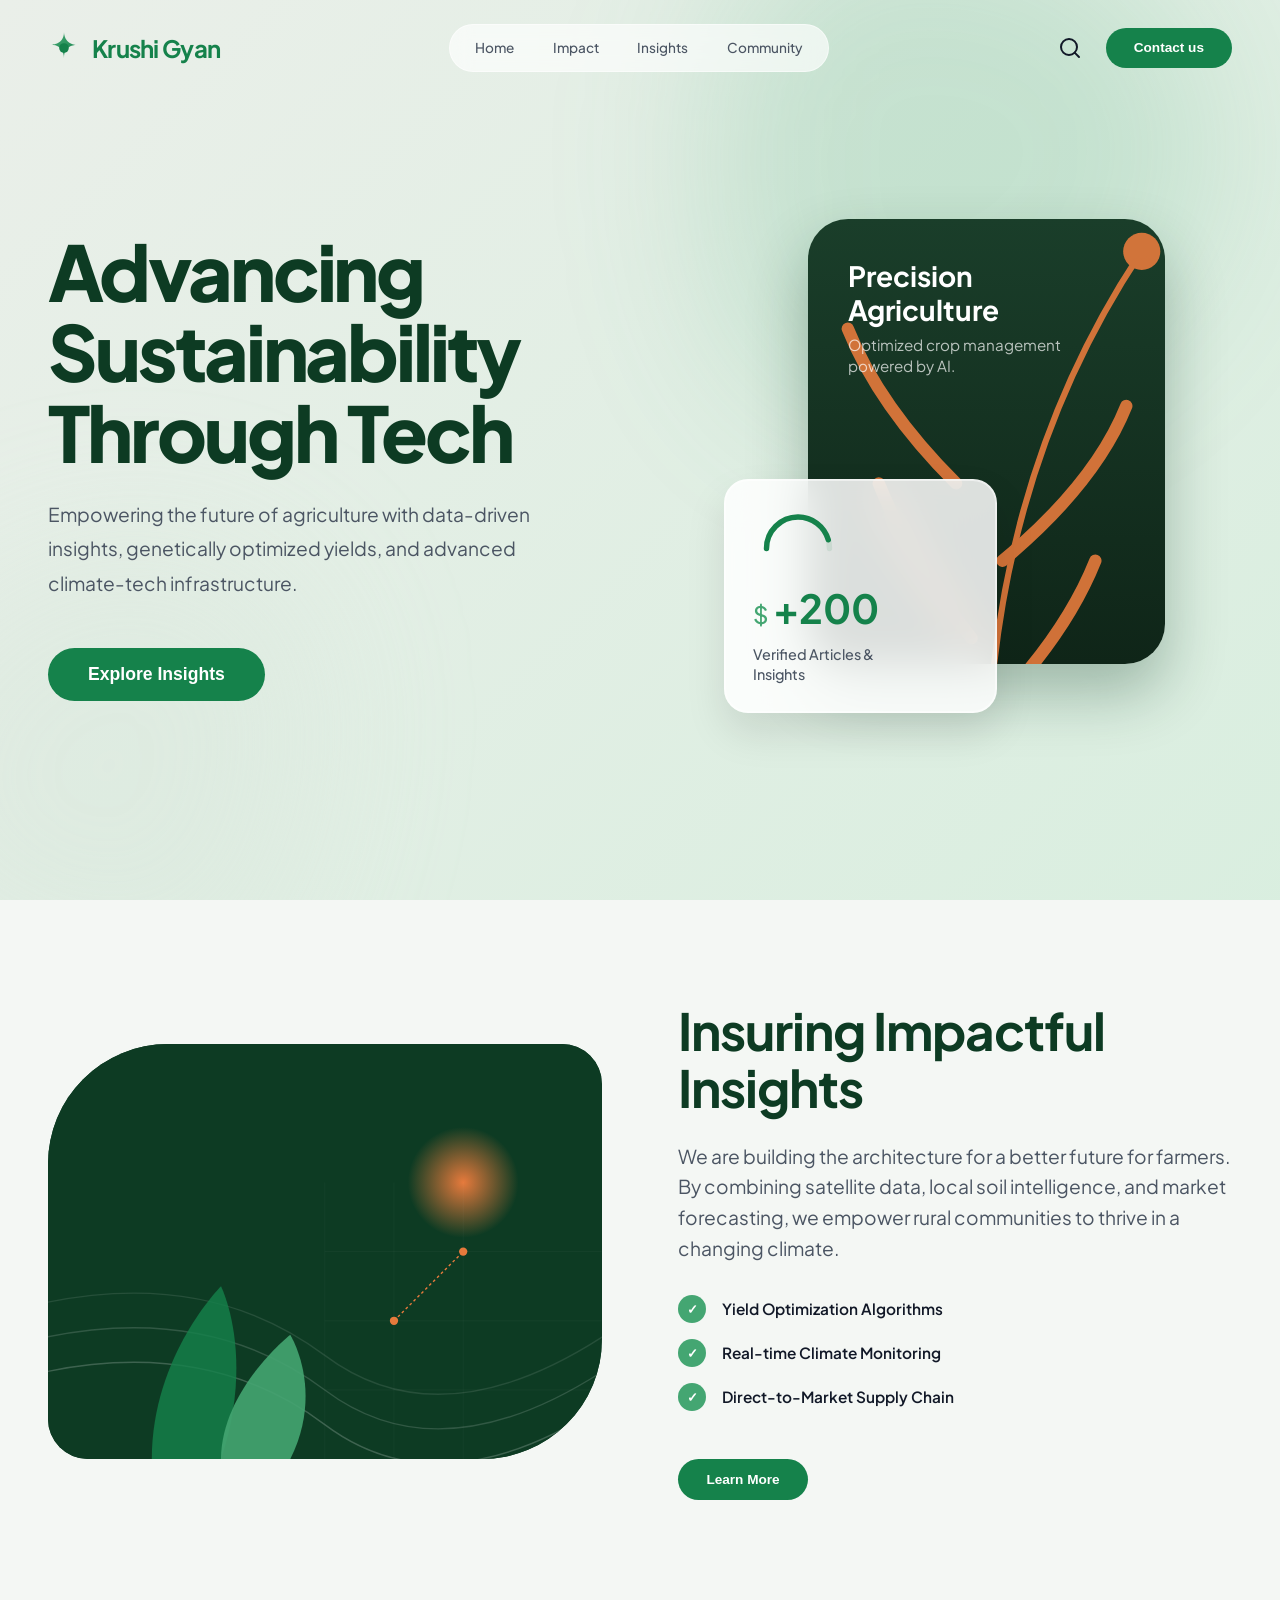
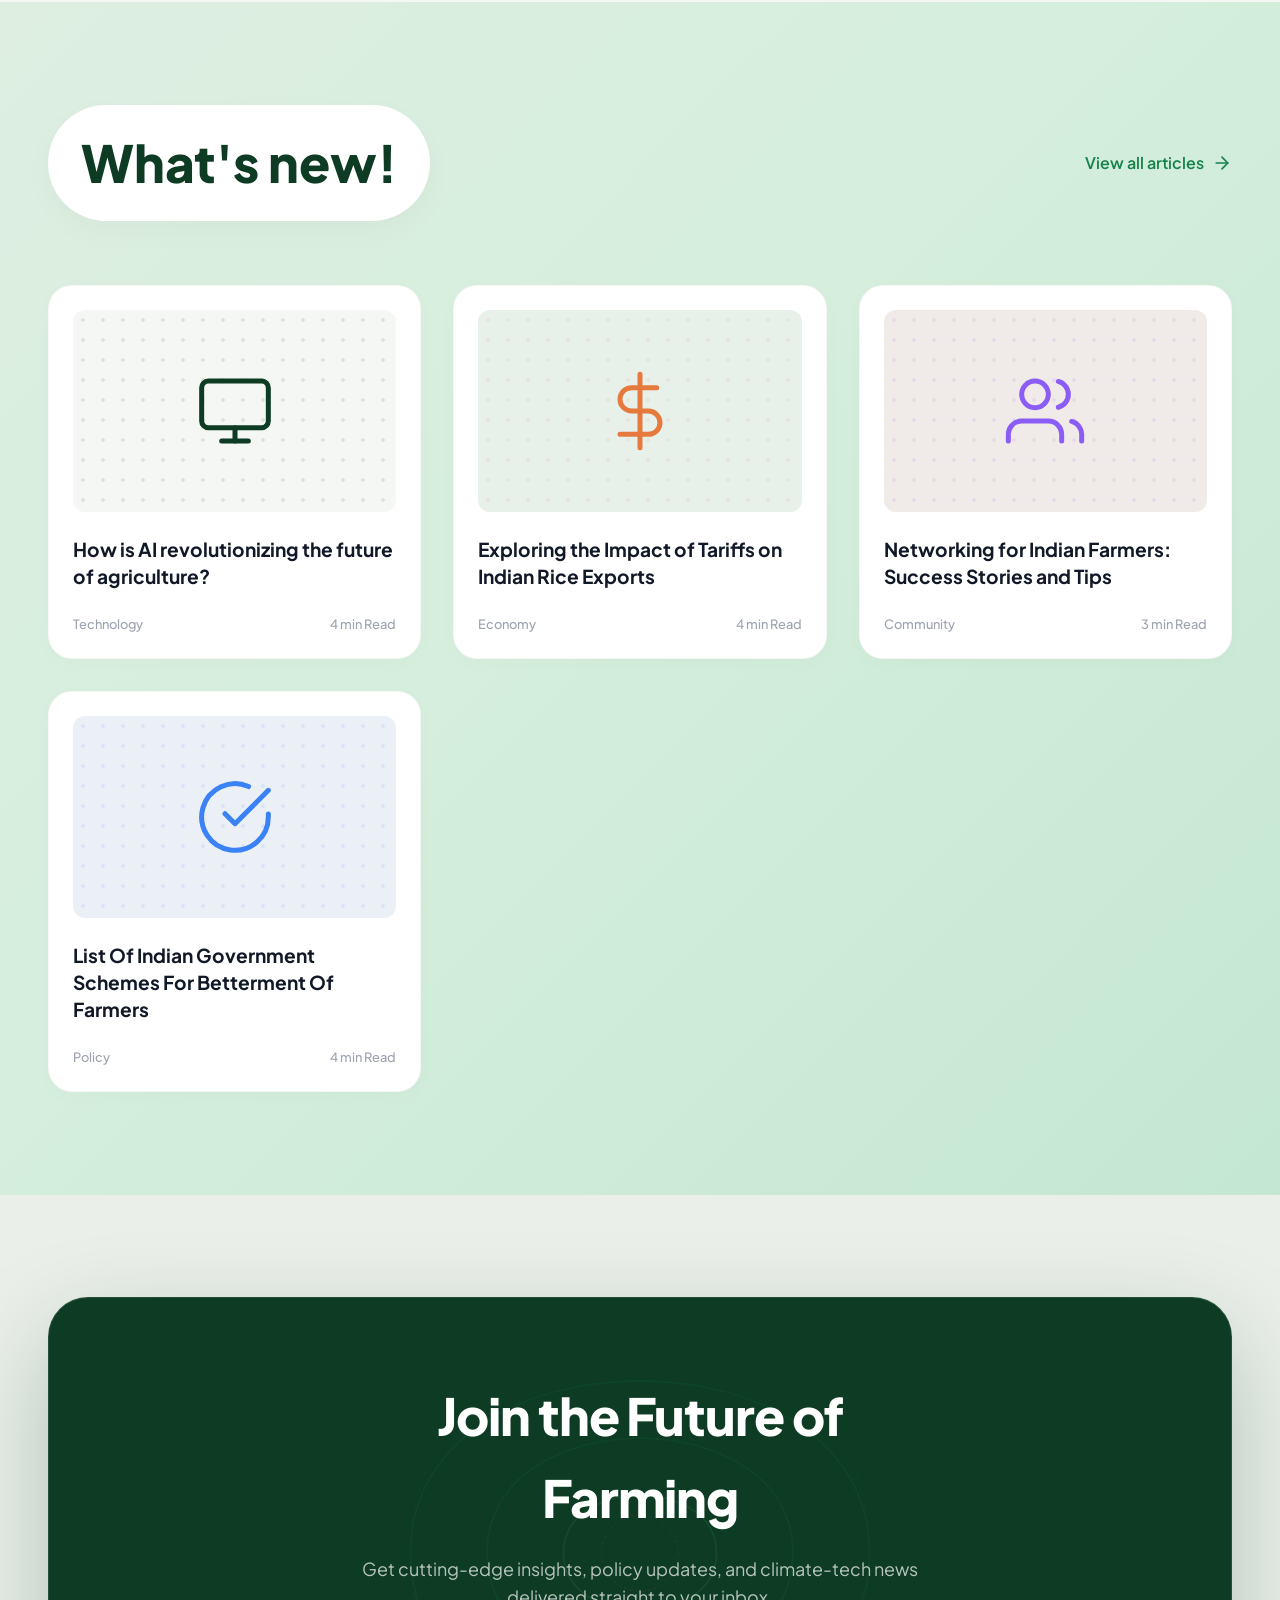
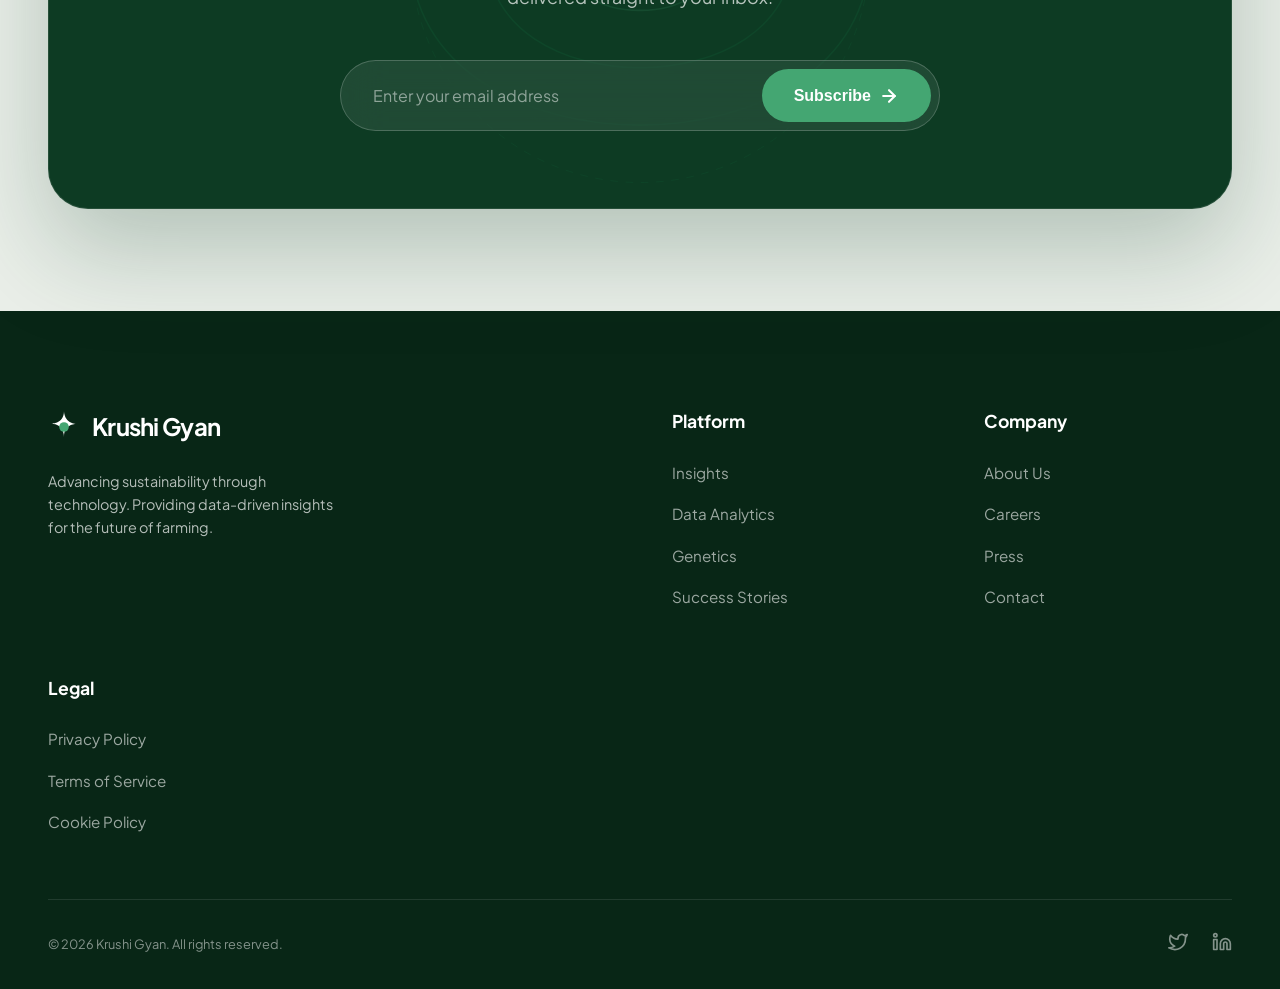
==== commit 3b8e2e1c: "Add files via upload" ====
--- a/index.html.html
+++ b/index.html.html
@@ -888,7 +888,7 @@
 
             <nav class="nav-links">
                 <a href="#home">Home</a>
-                <a href="/blog">Impact</a>
+                <a href="/blog" onclick="window.location.href='/blog'; return false;">Impact</a>
                 <a href="#insights">Insights</a>
                 <a href="#community">Community</a>
             </nav>
